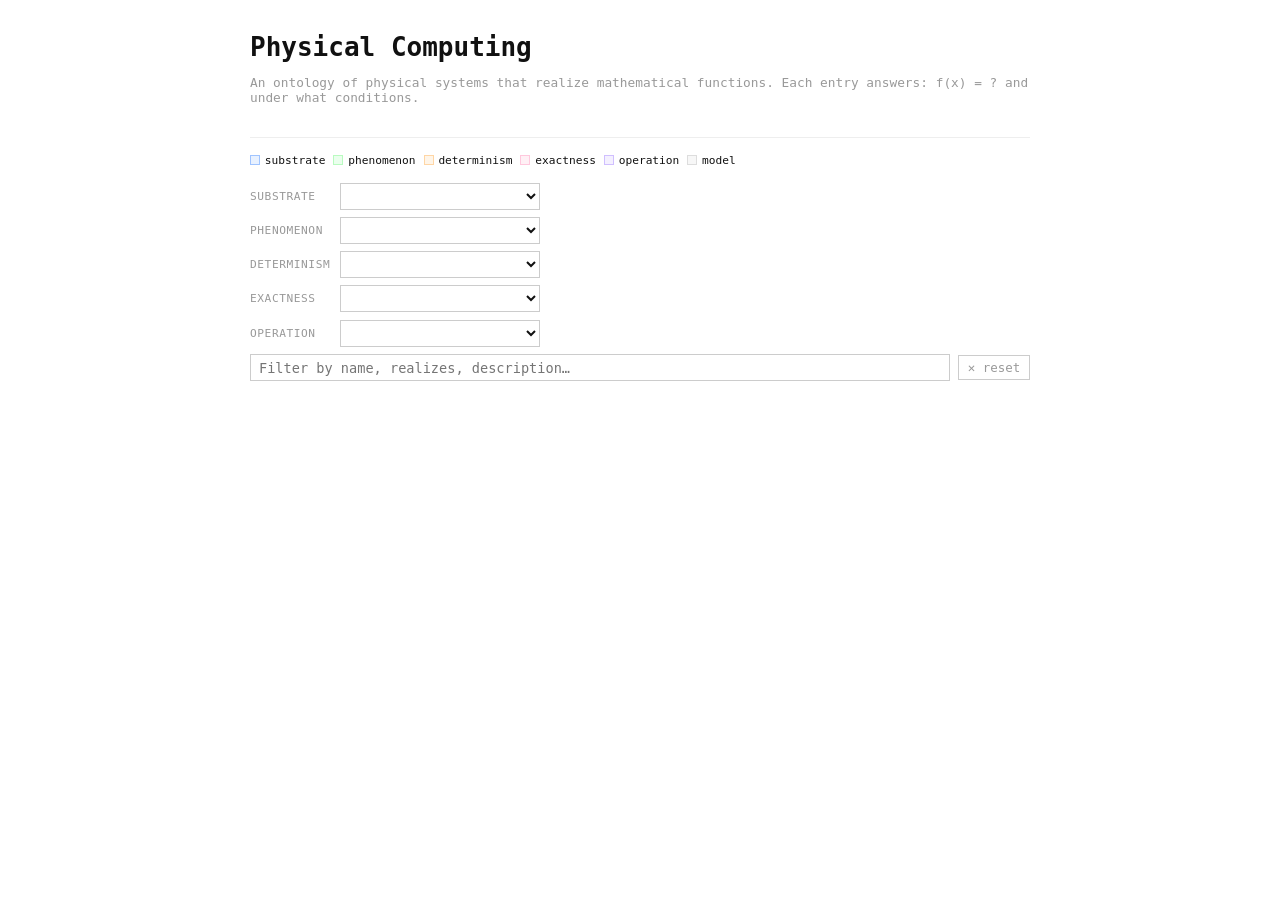
==== index.html @ b48bf593 "Initial stuff" ====
<!DOCTYPE html>
<html lang="en">

<head>
    <meta charset="UTF-8">
    <meta name="viewport" content="width=device-width, initial-scale=1">
    <title>Physical Computing Ontology</title>
    <style>
        body {
            font-family: monospace;
            max-width: 780px;
            margin: 2rem auto;
            padding: 0 1rem;
            background: #fff;
            color: #111;
        }

        h1 {
            margin-bottom: .25rem;
        }

        .subtitle {
            font-size: .8rem;
            color: #999;
            margin-bottom: 2rem;
        }

        /* filter rows */
        .filter-row {
            display: flex;
            align-items: center;
            gap: .5rem;
            margin-bottom: .45rem;
            flex-wrap: wrap;
        }

        .dim-label {
            font-size: .7rem;
            color: #999;
            text-transform: uppercase;
            letter-spacing: .05em;
            min-width: 82px;
            flex-shrink: 0;
        }

        select {
            font-family: monospace;
            font-size: .78rem;
            border: 1px solid #ccc;
            background: #fff;
            color: #111;
            padding: .25rem .4rem;
            cursor: pointer;
            min-width: 200px;
        }

        select.active {
            border-color: #000;
            background: #000;
            color: #fff;
        }

        input {
            font-family: monospace;
            border: 1px solid #ccc;
            padding: .3rem .5rem;
            font-size: .85rem;
            flex: 1;
            min-width: 160px;
        }

        button {
            font-family: monospace;
            font-size: .78rem;
            border: 1px solid #ccc;
            background: #fff;
            padding: .25rem .55rem;
            cursor: pointer;
            white-space: nowrap;
        }

        button:hover {
            border-color: #999;
        }

        button.reset {
            color: #999;
        }

        .count {
            font-size: .75rem;
            color: #999;
            margin: .75rem 0 .5rem;
        }

        .divider {
            border: none;
            border-top: 1px solid #eee;
            margin: 1.5rem 0 1rem;
        }

        /* list items */
        .item {
            border-top: 1px solid #eee;
            padding: .85rem 0;
            cursor: pointer;
        }

        .item:hover .item-name {
            text-decoration: underline;
        }

        .item-header {
            display: flex;
            justify-content: space-between;
            align-items: baseline;
            gap: 1rem;
            margin-bottom: .3rem;
        }

        .item-name {
            font-size: .95rem;
            font-weight: bold;
        }

        .item-realizes {
            font-size: .8rem;
            color: #555;
            font-style: italic;
            white-space: nowrap;
        }

        .item-desc {
            font-size: .8rem;
            color: #666;
            margin-bottom: .45rem;
            line-height: 1.5;
            display: -webkit-box;
            -webkit-line-clamp: 2;
            line-clamp: 2;
            -webkit-box-orient: vertical;
            overflow: hidden;
        }

        /* tags */
        .tags {
            display: flex;
            flex-wrap: wrap;
            gap: .3rem;
        }

        .tag {
            font-size: .68rem;
            padding: .15rem .4rem;
            border: 1px solid #ddd;
        }

        .tag.substrate {
            border-color: #a0c4ff;
            color: #004494;
        }

        .tag.phenomenon {
            border-color: #b9fbc0;
            color: #1a6b2a;
        }

        .tag.determinism {
            border-color: #ffd6a5;
            color: #7a4200;
        }

        .tag.exactness {
            border-color: #ffc8dd;
            color: #7a0030;
        }

        .tag.operation {
            border-color: #d0bfff;
            color: #3a006f;
        }

        .tag.model {
            border-color: #ddd;
            color: #555;
        }

        /* legend */
        .legend {
            display: flex;
            flex-wrap: wrap;
            gap: .5rem;
            margin-bottom: 1rem;
            font-size: .7rem;
        }

        .legend-item {
            display: flex;
            align-items: center;
            gap: .3rem;
        }

        .legend-dot {
            width: 8px;
            height: 8px;
            border: 1px solid;
            display: inline-block;
        }

        .legend-dot.substrate {
            border-color: #a0c4ff;
            background: #e8f1ff;
        }

        .legend-dot.phenomenon {
            border-color: #b9fbc0;
            background: #eaffed;
        }

        .legend-dot.determinism {
            border-color: #ffd6a5;
            background: #fff5e8;
        }

        .legend-dot.exactness {
            border-color: #ffc8dd;
            background: #fff0f5;
        }

        .legend-dot.operation {
            border-color: #d0bfff;
            background: #f4f0ff;
        }

        .legend-dot.model {
            border-color: #ddd;
            background: #f7f7f7;
        }

        /* detail page */
        #detail-page {
            display: none;
        }

        .back-btn {
            font-family: monospace;
            font-size: .8rem;
            border: none;
            background: none;
            padding: 0;
            cursor: pointer;
            color: #999;
            margin-bottom: 1.5rem;
            display: block;
        }

        .back-btn:hover {
            color: #000;
        }

        .detail-name {
            font-size: 1.4rem;
            font-weight: bold;
            margin-bottom: .2rem;
        }

        .detail-realizes {
            font-size: .9rem;
            color: #555;
            font-style: italic;
            margin-bottom: 1rem;
        }

        .detail-desc {
            font-size: .85rem;
            color: #444;
            line-height: 1.65;
            margin-bottom: 1.25rem;
        }

        .detail-tags {
            display: flex;
            flex-wrap: wrap;
            gap: .35rem;
            margin-bottom: 1.25rem;
        }

        .detail-section {
            margin-bottom: 1.25rem;
        }

        .detail-section h3 {
            font-size: .7rem;
            text-transform: uppercase;
            letter-spacing: .06em;
            color: #999;
            margin: 0 0 .5rem;
            border-bottom: 1px solid #eee;
            padding-bottom: .3rem;
        }

        .detail-section ul {
            margin: 0;
            padding-left: 1.2rem;
            font-size: .82rem;
            color: #444;
            line-height: 1.7;
        }

        .detail-section p {
            font-size: .82rem;
            color: #444;
            margin: 0;
            line-height: 1.6;
            font-style: italic;
        }

        .link-list {
            list-style: none;
            padding: 0;
            margin: 0;
        }

        .link-list li {
            margin-bottom: .6rem;
            display: flex;
            align-items: center;
            gap: .6rem;
        }

        .link-list li img {
            width: 80px;
            height: 45px;
            object-fit: cover;
            border: 1px solid #eee;
            flex-shrink: 0;
        }

        .link-list a {
            font-size: .82rem;
            color: #004494;
            text-decoration: none;
            border-bottom: 1px solid #a0c4ff;
        }

        .link-list a:hover {
            border-color: #004494;
        }

        /* toast */
        .toast {
            position: fixed;
            top: 20px;
            right: 20px;
            background: #333;
            color: white;
            padding: 10px 18px;
            font-family: monospace;
            font-size: .85rem;
            z-index: 1000;
            opacity: 0;
            transform: translateX(100%);
            transition: all .25s ease;
        }

        .toast.show {
            opacity: 1;
            transform: translateX(0);
        }

        .toast.success {
            background: #2d6a2d;
        }

        .toast.error {
            background: #8b0000;
        }
    </style>
</head>

<body>

    <!-- LIST PAGE -->
    <div id="list-page">
        <h1>Physical Computing</h1>
        <p class="subtitle">An ontology of physical systems that realize mathematical functions. Each entry answers:
            f(x) = ? and under what conditions.</p>

        <hr class="divider">

        <div class="legend">
            <span class="legend-item"><span class="legend-dot substrate"></span>substrate</span>
            <span class="legend-item"><span class="legend-dot phenomenon"></span>phenomenon</span>
            <span class="legend-item"><span class="legend-dot determinism"></span>determinism</span>
            <span class="legend-item"><span class="legend-dot exactness"></span>exactness</span>
            <span class="legend-item"><span class="legend-dot operation"></span>operation</span>
            <span class="legend-item"><span class="legend-dot model"></span>model</span>
        </div>

        <div class="filter-row"><span class="dim-label">substrate</span><select id="sel-substrate"></select></div>
        <div class="filter-row"><span class="dim-label">phenomenon</span><select id="sel-phenomenon"></select></div>
        <div class="filter-row"><span class="dim-label">determinism</span><select id="sel-determinism"></select></div>
        <div class="filter-row"><span class="dim-label">exactness</span><select id="sel-exactness"></select></div>
        <div class="filter-row"><span class="dim-label">operation</span><select id="sel-operation"></select></div>
        <div class="filter-row">
            <input id="filter-text" placeholder="Filter by name, realizes, description…">
            <button class="reset" id="reset-all">✕ reset</button>
        </div>

        <div class="count" id="count"></div>
        <div id="list"></div>
    </div>

    <!-- DETAIL PAGE -->
    <div id="detail-page">
        <button class="back-btn" id="back-btn">← back to list</button>
        <div id="detail-content"></div>
    </div>

    <script>
        function ytId(url) {
            const m = url.match(/(?:v=|youtu\.be\/)([A-Za-z0-9_-]{11})/);
            return m ? m[1] : null;
        }
        function ytThumb(url) {
            const id = ytId(url);
            return id ? `https://img.youtube.com/vi/${id}/mqdefault.jpg` : null;
        }

        let data = [];

        // Load data from external JSON file
        async function loadData() {
            try {
                const response = await fetch('https://tugdual.fr/ComputingOntology/data.json');
                if (!response.ok) throw new Error(`Failed to load data.json: ${response.status}`);
                data = await response.json();
                buildFilters();
                render();
                showToast('Data loaded successfully', 'success');
                return Promise.resolve();
            } catch (error) {
                showToast('Error loading data.json: ' + error.message, 'error');
                console.error('Failed to load data:', error);
                return Promise.reject(error);
            }
        }
        let fileHandle = null;

        const activeFilters = { substrate: '', phenomenon: '', determinism: '', exactness: '', operation: '' };
        let textQuery = '';

        function vocab(dim) {
            const vals = new Set();
            data.forEach(d => {
                const v = d[dim === 'operation' ? 'operations' : dim];
                if (Array.isArray(v)) v.forEach(x => vals.add(x));
                else if (v) vals.add(v);
            });
            return [...vals].sort();
        }

        function buildFilters() {
            ['substrate', 'phenomenon', 'determinism', 'exactness', 'operation'].forEach(dim => {
                const sel = document.getElementById(`sel-${dim}`);
                const cur = activeFilters[dim];
                sel.innerHTML = '<option value="">— all —</option>';
                vocab(dim).forEach(v => {
                    const o = document.createElement('option');
                    o.value = v; o.textContent = v;
                    if (v === cur) o.selected = true;
                    sel.appendChild(o);
                });
                sel.classList.toggle('active', !!cur);
                sel.onchange = () => {
                    activeFilters[dim] = sel.value;
                    sel.classList.toggle('active', !!sel.value);
                    render();
                };
            });
        }

        function render() {
            const visible = data.filter(d => {
                if (activeFilters.substrate && !(d.substrate || []).includes(activeFilters.substrate)) return false;
                if (activeFilters.phenomenon && !(d.phenomenon || []).includes(activeFilters.phenomenon)) return false;
                if (activeFilters.determinism && d.determinism !== activeFilters.determinism) return false;
                if (activeFilters.exactness && d.exactness !== activeFilters.exactness) return false;
                if (activeFilters.operation && !(d.operations || []).includes(activeFilters.operation)) return false;
                if (textQuery) {
                    const hay = [d.name, d.realizes, d.description].join(' ').toLowerCase();
                    if (!hay.includes(textQuery.toLowerCase())) return false;
                }
                return true;
            });
            document.getElementById('count').textContent = `${visible.length} / ${data.length} systems`;
            document.getElementById('list').innerHTML = visible.map(d => `
    <div class="item" onclick="showDetail('${d.id}')">
      <div class="item-header">
        <span class="item-name">${d.name}</span>
        <span class="item-realizes">f(x) = ${d.realizes}</span>
      </div>
      <div class="item-desc">${d.description}</div>
      <div class="tags">
        ${(d.substrate || []).map(v => `<span class="tag substrate">${v}</span>`).join('')}
        ${(d.phenomenon || []).map(v => `<span class="tag phenomenon">${v}</span>`).join('')}
        ${d.determinism ? `<span class="tag determinism">${d.determinism}</span>` : ''}
        ${d.exactness ? `<span class="tag exactness">${d.exactness}</span>` : ''}
        ${(d.operations || []).map(v => `<span class="tag operation">${v}</span>`).join('')}
        ${(d.computation_model || []).map(v => `<span class="tag model">${v}</span>`).join('')}
      </div>
    </div>`).join('');
        }

        function showDetail(id) {
            const d = data.find(x => x.id === id);
            if (!d) return;

            // Update URL without triggering page reload
            window.history.pushState({ id }, d.name, `#${id}`);

            const exHtml = (d.examples || []).length ? `
    <div class="detail-section">
      <h3>Examples</h3>
      <ul class="link-list">
        ${d.examples.map(e => {
                const thumb = ytThumb(e.url);
                return `<li>${thumb ? `<img src="${thumb}" alt="">` : ''}<a href="${e.url}" target="_blank" rel="noopener">${e.label}</a></li>`;
            }).join('')}
      </ul>
    </div>` : '';

            const diyHtml = (d.diy || []).length ? `
    <div class="detail-section">
      <h3>Build your own</h3>
      <ul class="link-list">
        ${d.diy.map(e => `<li><a href="${e.url}" target="_blank" rel="noopener">${e.label}</a></li>`).join('')}
      </ul>
    </div>` : '';

            document.getElementById('detail-content').innerHTML = `
    <div class="detail-name">${d.name}</div>
    <div class="detail-realizes">f(x) = ${d.realizes}</div>
    <div class="detail-tags">
      ${(d.substrate || []).map(v => `<span class="tag substrate">${v}</span>`).join('')}
      ${(d.phenomenon || []).map(v => `<span class="tag phenomenon">${v}</span>`).join('')}
      ${d.determinism ? `<span class="tag determinism">${d.determinism}</span>` : ''}
      ${d.exactness ? `<span class="tag exactness">${d.exactness}</span>` : ''}
      ${(d.operations || []).map(v => `<span class="tag operation">${v}</span>`).join('')}
      ${(d.computation_model || []).map(v => `<span class="tag model">${v}</span>`).join('')}
    </div>
    <div class="detail-desc">${d.description}</div>
    ${d.conditions_of_correctness ? `<div class="detail-section"><h3>Correct when</h3><ul>${d.conditions_of_correctness.map(c => `<li>${c}</li>`).join('')}</ul></div>` : ''}
    ${d.breaks_when ? `<div class="detail-section"><h3>Breaks when</h3><p>${d.breaks_when}</p></div>` : ''}
    ${exHtml}
    ${diyHtml}
  `;

            document.getElementById('list-page').style.display = 'none';
            document.getElementById('detail-page').style.display = 'block';
            window.scrollTo(0, 0);
        }

        function showList() {
            window.history.pushState({}, 'Physical Computing', window.location.pathname);
            document.getElementById('detail-page').style.display = 'none';
            document.getElementById('list-page').style.display = 'block';
        }

        document.getElementById('back-btn').onclick = showList;

        function showToast(msg, type = '') {
            const t = document.createElement('div');
            t.className = `toast ${type}`; t.textContent = msg;
            document.body.appendChild(t);
            setTimeout(() => t.classList.add('show'), 50);
            setTimeout(() => { t.classList.remove('show'); setTimeout(() => t.remove(), 300); }, 2800);
        }

        document.getElementById('load-file').onclick = async () => {
            try {
                const [h] = await window.showOpenFilePicker({ types: [{ accept: { 'application/json': ['.json'] } }] });
                fileHandle = h;
                data = JSON.parse(await (await h.getFile()).text());
                buildFilters(); render(); showToast('📁 Loaded', 'success');
            } catch (e) { if (e.name !== 'AbortError') showToast('Error: ' + e.message, 'error'); }
        };

        document.getElementById('create-new').onclick = async () => {
            try {
                const h = await window.showSaveFilePicker({ suggestedName: 'physcomp.json', types: [{ accept: { 'application/json': ['.json'] } }] });
                fileHandle = h;
                const w = await h.createWritable();
                await w.write(JSON.stringify(data, null, 2)); await w.close();
                buildFilters(); render(); showToast('📝 Created', 'success');
            } catch (e) { if (e.name !== 'AbortError') showToast('Error: ' + e.message, 'error'); }
        };

        document.getElementById('load-url').onclick = async () => {
            const url = document.getElementById('url-input').value.trim();
            if (!url) return;
            try {
                showToast('⏳ Loading…');
                const r = await fetch(url);
                if (!r.ok) throw new Error(`HTTP ${r.status}`);
                data = await r.json();
                fileHandle = null; buildFilters(); render(); showToast('🌐 Loaded (read-only)', 'success');
            } catch (e) { showToast('Error: ' + e.message, 'error'); }
        };

        document.getElementById('reset-all').onclick = () => {
            Object.keys(activeFilters).forEach(k => activeFilters[k] = '');
            document.getElementById('filter-text').value = '';
            textQuery = '';
            buildFilters(); render();
        };

        document.getElementById('filter-text').oninput = e => { textQuery = e.target.value; render(); };

        function handleRoute() {
            const hash = window.location.hash.slice(1);
            if (hash && data.length > 0) {
                const entry = data.find(d => d.id === hash);
                if (entry) {
                    showDetail(hash);
                    return;
                }
            }
            showList();
        }

        // Handle browser back/forward buttons
        window.addEventListener('popstate', handleRoute);

        // Initialize the application
        loadData().then(() => {
            handleRoute();
        });
    </script>
</body>

</html>
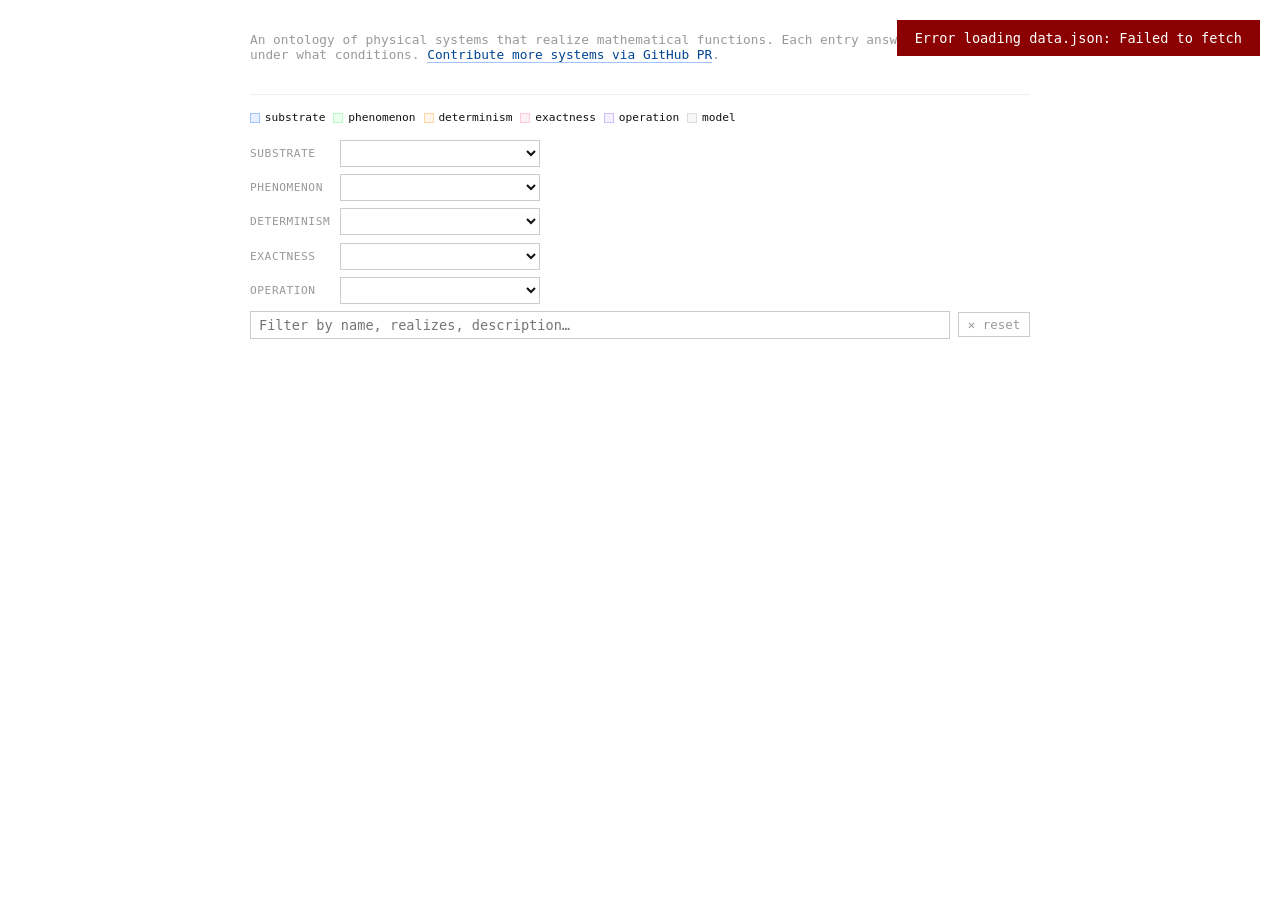
==== commit 02a3fc02: "Removed file loading capabilities" ====
--- a/index.html
+++ b/index.html
@@ -250,12 +250,30 @@
             padding: 0;
             cursor: pointer;
             color: #999;
-            margin-bottom: 1.5rem;
+            margin-bottom: 0;
             display: block;
         }
 
         .back-btn:hover {
             color: #000;
+        }
+
+        .add-system-btn {
+            font-family: monospace;
+            font-size: .8rem;
+            border: 1px solid #a0c4ff;
+            background: #e8f1ff;
+            color: #004494;
+            padding: .4rem .8rem;
+            cursor: pointer;
+            text-decoration: none;
+            display: inline-block;
+            margin-left: 1rem;
+        }
+
+        .add-system-btn:hover {
+            border-color: #004494;
+            background: #d0e6ff;
         }
 
         .detail-name {
@@ -382,9 +400,11 @@
 
     <!-- LIST PAGE -->
     <div id="list-page">
-        <h1>Physical Computing</h1>
         <p class="subtitle">An ontology of physical systems that realize mathematical functions. Each entry answers:
-            f(x) = ? and under what conditions.</p>
+            f(x) = ? and under what conditions. <a href="https://github.com/TugdualKerjan/ComputingOntology"
+                target="_blank" rel="noopener"
+                style="color: #004494; text-decoration: none; border-bottom: 1px solid #a0c4ff;">Contribute more systems
+                via GitHub PR</a>.</p>
 
         <hr class="divider">
 
@@ -413,7 +433,11 @@
 
     <!-- DETAIL PAGE -->
     <div id="detail-page">
-        <button class="back-btn" id="back-btn">← back to list</button>
+        <div style="display: flex; align-items: center; justify-content: space-between; margin-bottom: 1.5rem;">
+            <button class="back-btn" id="back-btn">← back to list</button>
+            <a href="https://github.com/TugdualKerjan/ComputingOntology/compare" target="_blank" rel="noopener"
+                class="add-system-btn">+ Add system</a>
+        </div>
         <div id="detail-content"></div>
     </div>
 
@@ -445,7 +469,6 @@
                 return Promise.reject(error);
             }
         }
-        let fileHandle = null;
 
         const activeFilters = { substrate: '', phenomenon: '', determinism: '', exactness: '', operation: '' };
         let textQuery = '';
@@ -550,8 +573,6 @@
       ${(d.computation_model || []).map(v => `<span class="tag model">${v}</span>`).join('')}
     </div>
     <div class="detail-desc">${d.description}</div>
-    ${d.conditions_of_correctness ? `<div class="detail-section"><h3>Correct when</h3><ul>${d.conditions_of_correctness.map(c => `<li>${c}</li>`).join('')}</ul></div>` : ''}
-    ${d.breaks_when ? `<div class="detail-section"><h3>Breaks when</h3><p>${d.breaks_when}</p></div>` : ''}
     ${exHtml}
     ${diyHtml}
   `;
@@ -577,36 +598,6 @@
             setTimeout(() => { t.classList.remove('show'); setTimeout(() => t.remove(), 300); }, 2800);
         }
 
-        document.getElementById('load-file').onclick = async () => {
-            try {
-                const [h] = await window.showOpenFilePicker({ types: [{ accept: { 'application/json': ['.json'] } }] });
-                fileHandle = h;
-                data = JSON.parse(await (await h.getFile()).text());
-                buildFilters(); render(); showToast('📁 Loaded', 'success');
-            } catch (e) { if (e.name !== 'AbortError') showToast('Error: ' + e.message, 'error'); }
-        };
-
-        document.getElementById('create-new').onclick = async () => {
-            try {
-                const h = await window.showSaveFilePicker({ suggestedName: 'physcomp.json', types: [{ accept: { 'application/json': ['.json'] } }] });
-                fileHandle = h;
-                const w = await h.createWritable();
-                await w.write(JSON.stringify(data, null, 2)); await w.close();
-                buildFilters(); render(); showToast('📝 Created', 'success');
-            } catch (e) { if (e.name !== 'AbortError') showToast('Error: ' + e.message, 'error'); }
-        };
-
-        document.getElementById('load-url').onclick = async () => {
-            const url = document.getElementById('url-input').value.trim();
-            if (!url) return;
-            try {
-                showToast('⏳ Loading…');
-                const r = await fetch(url);
-                if (!r.ok) throw new Error(`HTTP ${r.status}`);
-                data = await r.json();
-                fileHandle = null; buildFilters(); render(); showToast('🌐 Loaded (read-only)', 'success');
-            } catch (e) { showToast('Error: ' + e.message, 'error'); }
-        };
 
         document.getElementById('reset-all').onclick = () => {
             Object.keys(activeFilters).forEach(k => activeFilters[k] = '');
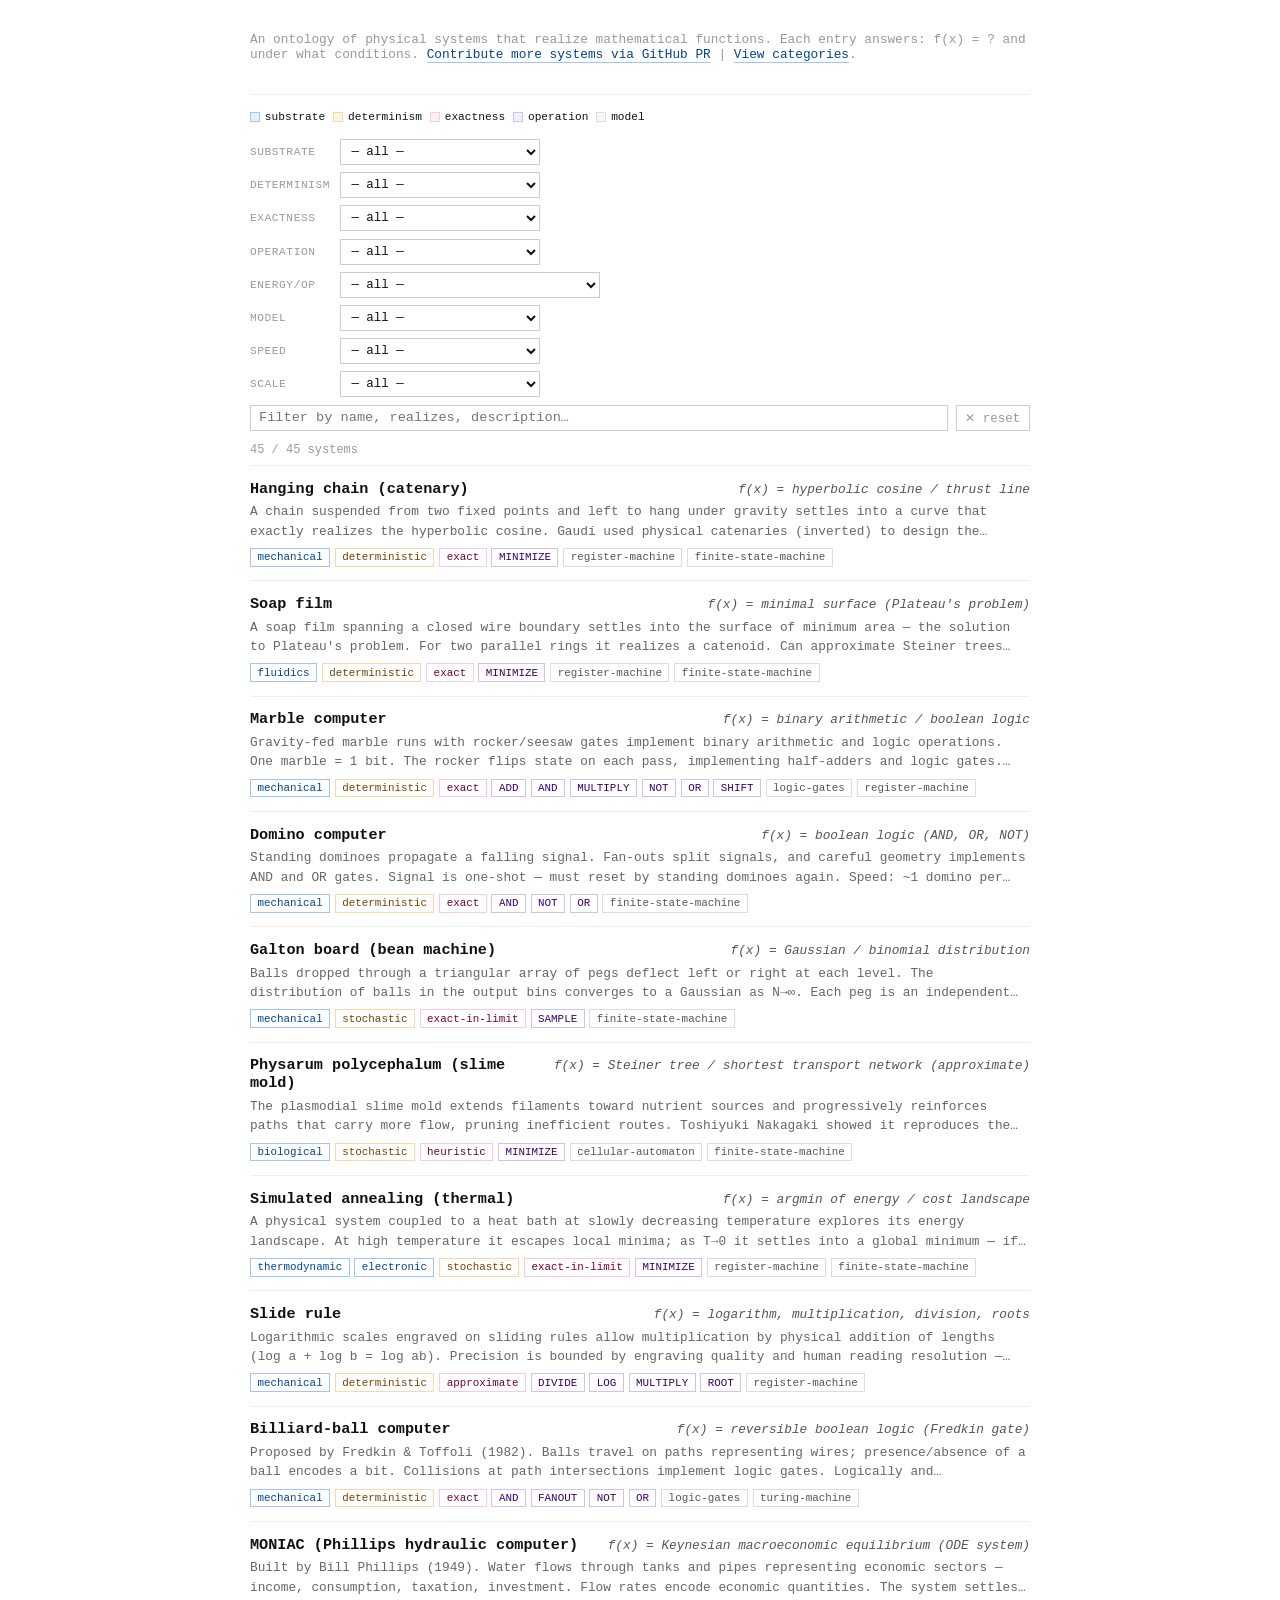
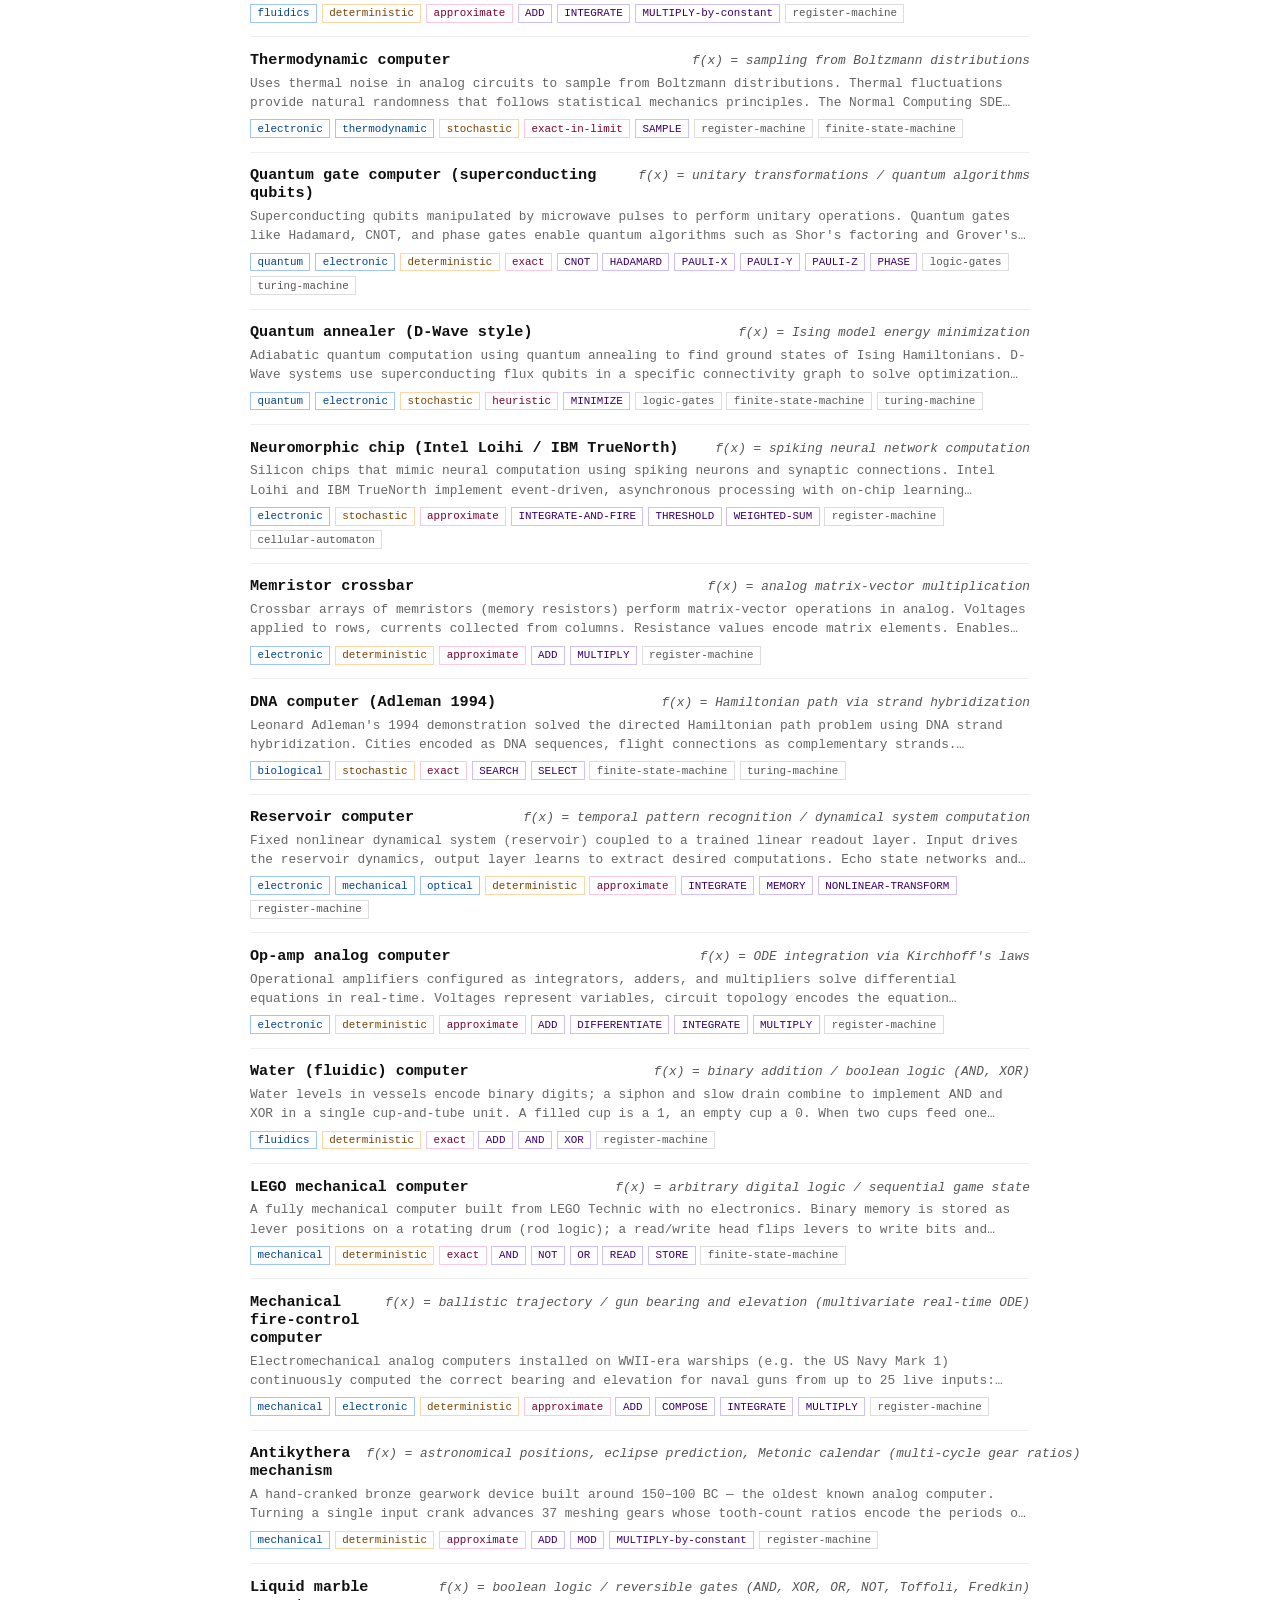
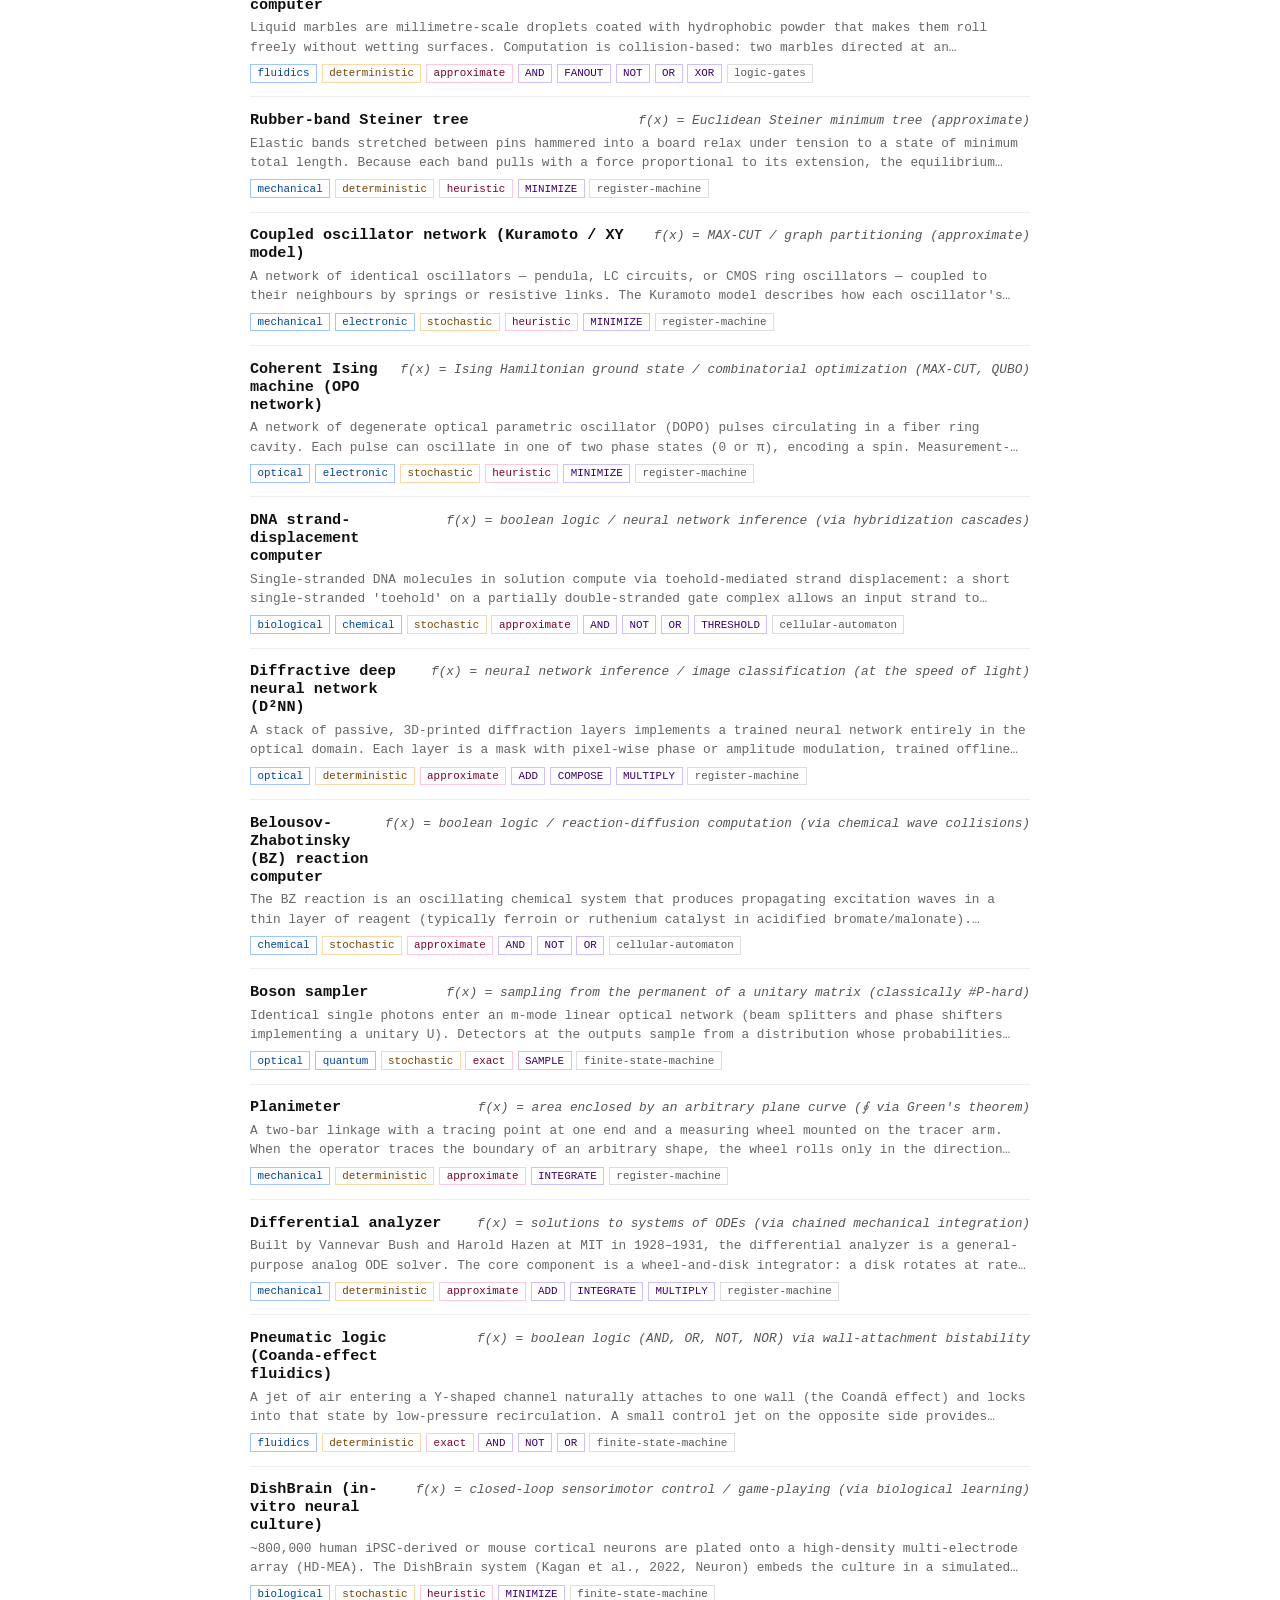
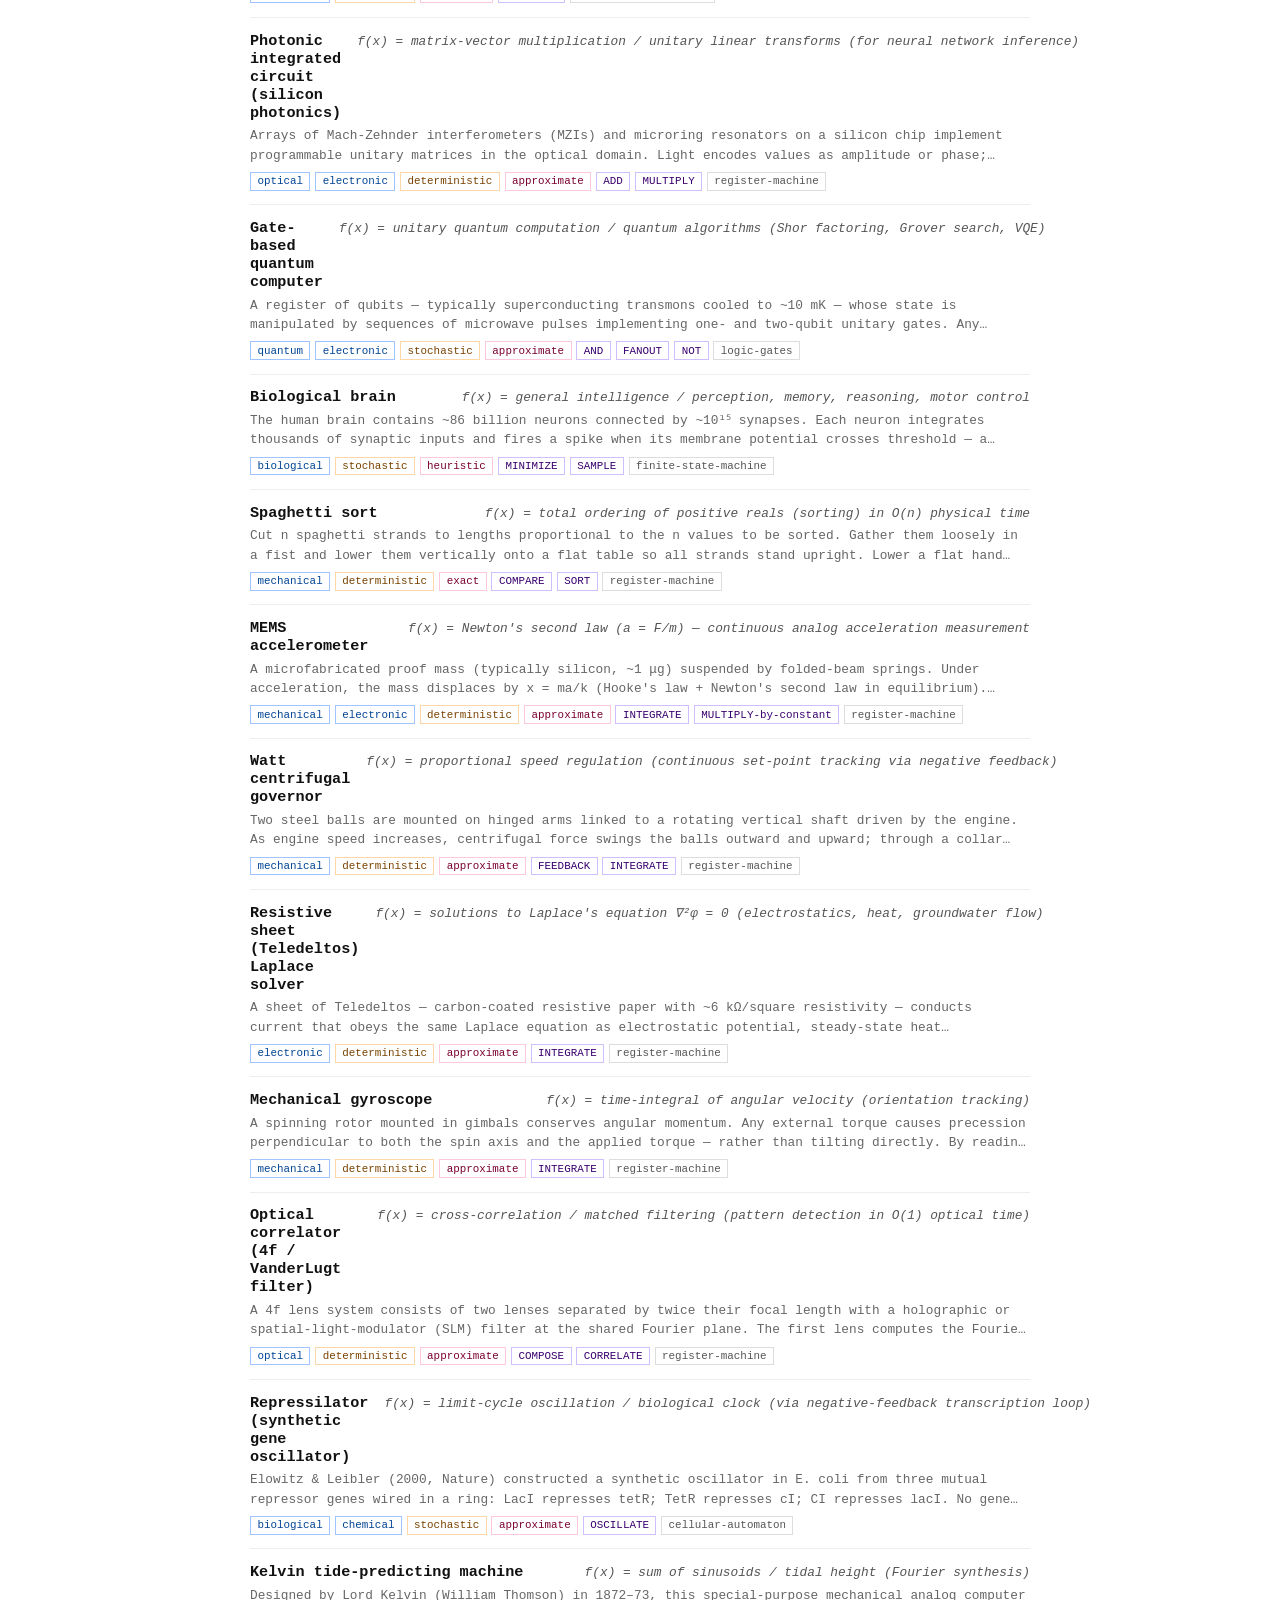
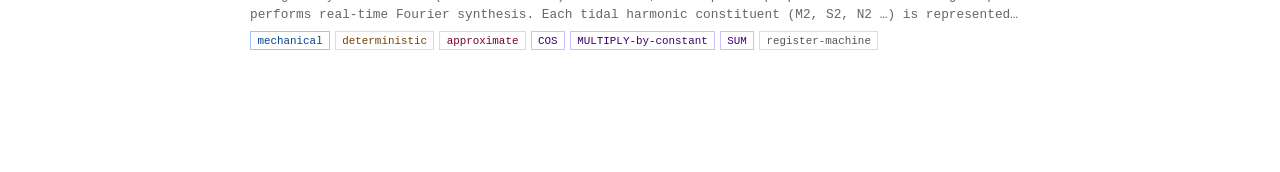
==== commit fbb6c918: "Examples now have categories attached to them." ====
--- a/index.html
+++ b/index.html
@@ -160,10 +160,6 @@
             color: #004494;
         }
 
-        .tag.phenomenon {
-            border-color: #b9fbc0;
-            color: #1a6b2a;
-        }
 
         .tag.determinism {
             border-color: #ffd6a5;
@@ -212,10 +208,6 @@
             background: #e8f1ff;
         }
 
-        .legend-dot.phenomenon {
-            border-color: #b9fbc0;
-            background: #eaffed;
-        }
 
         .legend-dot.determinism {
             border-color: #ffd6a5;
@@ -393,6 +385,56 @@
         .toast.error {
             background: #8b0000;
         }
+
+        /* sidebar */
+        .page-with-sidebar {
+            display: flex;
+            gap: 2rem;
+            align-items: flex-start;
+        }
+
+        .main-content {
+            flex: 1;
+            min-width: 0;
+        }
+
+        .category-sidebar {
+            width: 200px;
+            flex-shrink: 0;
+            padding: 1rem;
+            background: #f9f9f9;
+            border: 1px solid #eee;
+            font-size: .75rem;
+        }
+
+        .category-sidebar h4 {
+            margin: 0 0 .5rem 0;
+            font-size: .7rem;
+            text-transform: uppercase;
+            letter-spacing: .05em;
+            color: #999;
+        }
+
+        .sidebar-tags {
+            display: flex;
+            flex-direction: column;
+            gap: .3rem;
+            margin-bottom: 1rem;
+        }
+
+        .sidebar-tags:last-child {
+            margin-bottom: 0;
+        }
+
+        @media (max-width: 768px) {
+            .page-with-sidebar {
+                flex-direction: column;
+            }
+            .category-sidebar {
+                width: 100%;
+                order: -1;
+            }
+        }
     </style>
 </head>
 
@@ -404,13 +446,13 @@
             f(x) = ? and under what conditions. <a href="https://github.com/TugdualKerjan/ComputingOntology"
                 target="_blank" rel="noopener"
                 style="color: #004494; text-decoration: none; border-bottom: 1px solid #a0c4ff;">Contribute more systems
-                via GitHub PR</a>.</p>
+                via GitHub PR</a> | <a href="#categories" onclick="showCategories()"
+                style="color: #004494; text-decoration: none; border-bottom: 1px solid #a0c4ff; cursor: pointer;">View categories</a>.</p>
 
         <hr class="divider">
 
         <div class="legend">
             <span class="legend-item"><span class="legend-dot substrate"></span>substrate</span>
-            <span class="legend-item"><span class="legend-dot phenomenon"></span>phenomenon</span>
             <span class="legend-item"><span class="legend-dot determinism"></span>determinism</span>
             <span class="legend-item"><span class="legend-dot exactness"></span>exactness</span>
             <span class="legend-item"><span class="legend-dot operation"></span>operation</span>
@@ -418,10 +460,13 @@
         </div>
 
         <div class="filter-row"><span class="dim-label">substrate</span><select id="sel-substrate"></select></div>
-        <div class="filter-row"><span class="dim-label">phenomenon</span><select id="sel-phenomenon"></select></div>
         <div class="filter-row"><span class="dim-label">determinism</span><select id="sel-determinism"></select></div>
         <div class="filter-row"><span class="dim-label">exactness</span><select id="sel-exactness"></select></div>
         <div class="filter-row"><span class="dim-label">operation</span><select id="sel-operation"></select></div>
+        <div class="filter-row"><span class="dim-label">energy/op</span><select id="sel-energy_per_operation"></select></div>
+        <div class="filter-row"><span class="dim-label">model</span><select id="sel-computation_model"></select></div>
+        <div class="filter-row"><span class="dim-label">speed</span><select id="sel-speed_category"></select></div>
+        <div class="filter-row"><span class="dim-label">scale</span><select id="sel-scale_category"></select></div>
         <div class="filter-row">
             <input id="filter-text" placeholder="Filter by name, realizes, description…">
             <button class="reset" id="reset-all">✕ reset</button>
@@ -435,12 +480,32 @@
     <div id="detail-page">
         <div style="display: flex; align-items: center; justify-content: space-between; margin-bottom: 1.5rem;">
             <button class="back-btn" id="back-btn">← back to list</button>
-            <a href="https://github.com/TugdualKerjan/ComputingOntology/compare" target="_blank" rel="noopener"
+            <a href="https://github.com/TugdualKerjan/ComputingOntology/issues/new?template=new_system.md" target="_blank" rel="noopener"
                 class="add-system-btn">+ Add system</a>
         </div>
         <div id="detail-content"></div>
     </div>
 
+    <!-- CATEGORIES PAGE -->
+    <div id="categories-page" style="display: none;">
+        <div style="display: flex; align-items: center; justify-content: space-between; margin-bottom: 1.5rem;">
+            <button class="back-btn" id="categories-back-btn">← back to list</button>
+        </div>
+        <h1>Categories</h1>
+        <p class="subtitle">All possible values for each categorical field in the ontology.</p>
+        <div id="categories-content"></div>
+    </div>
+
+    <!-- EXAMPLE PAGE -->
+    <div id="example-page" style="display: none;">
+        <div style="display: flex; align-items: center; justify-content: space-between; margin-bottom: 1.5rem;">
+            <button class="back-btn" id="example-back-btn">← back to system</button>
+            <a href="https://github.com/TugdualKerjan/ComputingOntology/issues/new?template=new_system.md" target="_blank" rel="noopener"
+                class="add-system-btn">+ Add system</a>
+        </div>
+        <div id="example-content"></div>
+    </div>
+
     <script>
         function ytId(url) {
             const m = url.match(/(?:v=|youtu\.be\/)([A-Za-z0-9_-]{11})/);
@@ -452,39 +517,159 @@
         }
 
         let data = [];
-
-        // Load data from external JSON file
-        async function loadData() {
+        let categories = {};
+        let schema = {};
+
+        // Load all JSON files
+        async function loadAllData() {
             try {
-                const response = await fetch('https://tugdual.fr/ComputingOntology/data.json');
-                if (!response.ok) throw new Error(`Failed to load data.json: ${response.status}`);
-                data = await response.json();
+                const [dataRes, categoriesRes, schemaRes] = await Promise.all([
+                    fetch('./data.json'),
+                    fetch('./categories.json'),
+                    fetch('./schema.json')
+                ]);
+
+                if (!dataRes.ok) throw new Error(`Failed to load data.json: ${dataRes.status}`);
+                if (!categoriesRes.ok) throw new Error(`Failed to load categories.json: ${categoriesRes.status}`);
+                if (!schemaRes.ok) throw new Error(`Failed to load schema.json: ${schemaRes.status}`);
+
+                const [jsonData, categoriesData, schemaData] = await Promise.all([
+                    dataRes.json(),
+                    categoriesRes.json(),
+                    schemaRes.json()
+                ]);
+
+                data = jsonData.data;
+                categories = categoriesData;
+                schema = schemaData;
+
+                validateCategories();
                 buildFilters();
                 render();
-                showToast('Data loaded successfully', 'success');
+                showToast('All data loaded successfully', 'success');
                 return Promise.resolve();
             } catch (error) {
-                showToast('Error loading data.json: ' + error.message, 'error');
+                if (error.message.includes('NetworkError') || error.message.includes('fetch')) {
+                    showToast('For local viewing, serve via: python -m http.server 8000', 'error');
+                } else {
+                    showToast('Error loading files: ' + error.message, 'error');
+                }
                 console.error('Failed to load data:', error);
+                console.log('To view locally, run: python -m http.server 8000');
                 return Promise.reject(error);
             }
         }
 
-        const activeFilters = { substrate: '', phenomenon: '', determinism: '', exactness: '', operation: '' };
+        // Validate that categories.json matches schema.json enums
+        function validateCategories() {
+            const errors = [];
+
+            // Extract enum values from schema
+            const schemaEnums = {};
+            const dataItems = schema.properties?.data?.items;
+            if (dataItems?.properties) {
+                Object.entries(dataItems.properties).forEach(([key, prop]) => {
+                    if (prop.items?.enum) {
+                        schemaEnums[key] = new Set(prop.items.enum);
+                    } else if (prop.enum) {
+                        schemaEnums[key] = new Set(prop.enum);
+                    }
+                });
+            }
+
+            // Check categories against schema enums
+            Object.entries(categories).forEach(([field, values]) => {
+                if (schemaEnums[field]) {
+                    const schemaSet = schemaEnums[field];
+                    const categorySet = new Set(values);
+
+                    // Check for missing values in categories.json
+                    schemaSet.forEach(val => {
+                        if (!categorySet.has(val)) {
+                            errors.push(`Missing in categories.json[${field}]: ${val}`);
+                        }
+                    });
+
+                    // Check for extra values in categories.json
+                    categorySet.forEach(val => {
+                        if (!schemaSet.has(val)) {
+                            errors.push(`Extra in categories.json[${field}]: ${val}`);
+                        }
+                    });
+                } else if (Object.keys(schemaEnums).length > 0) {
+                    errors.push(`Field ${field} in categories.json but not in schema`);
+                }
+            });
+
+            if (errors.length > 0) {
+                console.warn('Category validation errors:', errors);
+                showToast(`${errors.length} category validation errors (see console)`, 'error');
+            } else {
+                console.log('✓ Categories validation passed');
+            }
+        }
+
+        const activeFilters = { substrate: '', determinism: '', exactness: '', operation: '', energy_per_operation: '', computation_model: '', speed_category: '', scale_category: '' };
         let textQuery = '';
+
+        // Helper functions to aggregate example-level data
+        function getSystemOperations(system) {
+            const operations = new Set();
+            (system.examples || []).forEach(ex => {
+                (ex.operations || []).forEach(op => operations.add(op));
+            });
+            return [...operations].sort();
+        }
+
+        function getSystemSpeeds(system) {
+            const speeds = new Set();
+            (system.examples || []).forEach(ex => {
+                if (ex.speed_category) speeds.add(ex.speed_category);
+            });
+            return [...speeds].sort();
+        }
+
+        function getSystemScales(system) {
+            const scales = new Set();
+            (system.examples || []).forEach(ex => {
+                if (ex.scale_category) scales.add(ex.scale_category);
+            });
+            return [...scales].sort();
+        }
+
+        function getSystemEnergies(system) {
+            const energies = new Set();
+            (system.examples || []).forEach(ex => {
+                if (ex.energy_per_operation) energies.add(ex.energy_per_operation);
+            });
+            return [...energies].sort();
+        }
 
         function vocab(dim) {
             const vals = new Set();
             data.forEach(d => {
-                const v = d[dim === 'operation' ? 'operations' : dim];
-                if (Array.isArray(v)) v.forEach(x => vals.add(x));
-                else if (v) vals.add(v);
+                let v;
+                // Performance fields are now at example level
+                if (['operation', 'speed_category', 'scale_category', 'energy_per_operation'].includes(dim)) {
+                    (d.examples || []).forEach(ex => {
+                        if (dim === 'operation') v = ex.operations;
+                        else v = ex[dim];
+                        if (Array.isArray(v)) v.forEach(x => vals.add(x));
+                        else if (v) vals.add(v);
+                    });
+                } else {
+                    // System-level fields
+                    if (dim === 'computation_model') v = d.computation_model;
+                    else v = d[dim];
+                    if (Array.isArray(v)) v.forEach(x => vals.add(x));
+                    else if (v) vals.add(v);
+                }
             });
             return [...vals].sort();
         }
 
         function buildFilters() {
-            ['substrate', 'phenomenon', 'determinism', 'exactness', 'operation'].forEach(dim => {
+            ['substrate', 'determinism', 'exactness', 'operation', 'energy_per_operation', 'computation_model', 'speed_category', 'scale_category'].forEach(dim => {
                 const sel = document.getElementById(`sel-${dim}`);
                 const cur = activeFilters[dim];
                 sel.innerHTML = '<option value="">— all —</option>';
@@ -506,10 +691,27 @@
         function render() {
             const visible = data.filter(d => {
                 if (activeFilters.substrate && !(d.substrate || []).includes(activeFilters.substrate)) return false;
-                if (activeFilters.phenomenon && !(d.phenomenon || []).includes(activeFilters.phenomenon)) return false;
                 if (activeFilters.determinism && d.determinism !== activeFilters.determinism) return false;
                 if (activeFilters.exactness && d.exactness !== activeFilters.exactness) return false;
-                if (activeFilters.operation && !(d.operations || []).includes(activeFilters.operation)) return false;
+                if (activeFilters.computation_model && !(d.computation_model || []).includes(activeFilters.computation_model)) return false;
+
+                // Performance filters now check examples
+                if (activeFilters.operation) {
+                    const hasOperation = (d.examples || []).some(ex => (ex.operations || []).includes(activeFilters.operation));
+                    if (!hasOperation) return false;
+                }
+                if (activeFilters.energy_per_operation) {
+                    const hasEnergy = (d.examples || []).some(ex => ex.energy_per_operation === activeFilters.energy_per_operation);
+                    if (!hasEnergy) return false;
+                }
+                if (activeFilters.speed_category) {
+                    const hasSpeed = (d.examples || []).some(ex => ex.speed_category === activeFilters.speed_category);
+                    if (!hasSpeed) return false;
+                }
+                if (activeFilters.scale_category) {
+                    const hasScale = (d.examples || []).some(ex => ex.scale_category === activeFilters.scale_category);
+                    if (!hasScale) return false;
+                }
                 if (textQuery) {
                     const hay = [d.name, d.realizes, d.description].join(' ').toLowerCase();
                     if (!hay.includes(textQuery.toLowerCase())) return false;
@@ -526,10 +728,9 @@
       <div class="item-desc">${d.description}</div>
       <div class="tags">
         ${(d.substrate || []).map(v => `<span class="tag substrate">${v}</span>`).join('')}
-        ${(d.phenomenon || []).map(v => `<span class="tag phenomenon">${v}</span>`).join('')}
         ${d.determinism ? `<span class="tag determinism">${d.determinism}</span>` : ''}
         ${d.exactness ? `<span class="tag exactness">${d.exactness}</span>` : ''}
-        ${(d.operations || []).map(v => `<span class="tag operation">${v}</span>`).join('')}
+        ${getSystemOperations(d).map(v => `<span class="tag operation">${v}</span>`).join('')}
         ${(d.computation_model || []).map(v => `<span class="tag model">${v}</span>`).join('')}
       </div>
     </div>`).join('');
@@ -548,7 +749,8 @@
       <ul class="link-list">
         ${d.examples.map(e => {
                 const thumb = ytThumb(e.url);
-                return `<li>${thumb ? `<img src="${thumb}" alt="">` : ''}<a href="${e.url}" target="_blank" rel="noopener">${e.label}</a></li>`;
+                const desc = e.description ? `<div style="font-size: .75rem; color: #666; margin-top: .2rem; line-height: 1.4;">${e.description}</div>` : '';
+                return `<li>${thumb ? `<img src="${thumb}" alt="">` : ''}<div><a href="#example/${e.id}" onclick="showExample('${e.id}'); return false;" style="color: #004494; text-decoration: none; border-bottom: 1px solid #a0c4ff;">${e.label}</a> <a href="${e.url}" target="_blank" rel="noopener" style="font-size: .7rem; color: #999; margin-left: .5rem;">↗</a>${desc}</div></li>`;
             }).join('')}
       </ul>
     </div>` : '';
@@ -557,38 +759,181 @@
     <div class="detail-section">
       <h3>Build your own</h3>
       <ul class="link-list">
-        ${d.diy.map(e => `<li><a href="${e.url}" target="_blank" rel="noopener">${e.label}</a></li>`).join('')}
+        ${d.diy.map(e => {
+                const desc = e.description ? `<div style="font-size: .75rem; color: #666; margin-top: .2rem; line-height: 1.4;">${e.description}</div>` : '';
+                return `<li><div><a href="${e.url}" target="_blank" rel="noopener">${e.label}</a>${desc}</div></li>`;
+            }).join('')}
       </ul>
     </div>` : '';
 
             document.getElementById('detail-content').innerHTML = `
-    <div class="detail-name">${d.name}</div>
-    <div class="detail-realizes">f(x) = ${d.realizes}</div>
-    <div class="detail-tags">
-      ${(d.substrate || []).map(v => `<span class="tag substrate">${v}</span>`).join('')}
-      ${(d.phenomenon || []).map(v => `<span class="tag phenomenon">${v}</span>`).join('')}
-      ${d.determinism ? `<span class="tag determinism">${d.determinism}</span>` : ''}
-      ${d.exactness ? `<span class="tag exactness">${d.exactness}</span>` : ''}
-      ${(d.operations || []).map(v => `<span class="tag operation">${v}</span>`).join('')}
-      ${(d.computation_model || []).map(v => `<span class="tag model">${v}</span>`).join('')}
+    <div class="page-with-sidebar">
+      <div class="main-content">
+        <div class="detail-name">${d.name}</div>
+        <div class="detail-realizes">f(x) = ${d.realizes}</div>
+        <div class="detail-desc">${d.description}</div>
+        ${exHtml}
+        ${diyHtml}
+      </div>
+      ${renderCategorySidebar(d)}
     </div>
-    <div class="detail-desc">${d.description}</div>
-    ${exHtml}
-    ${diyHtml}
   `;
 
             document.getElementById('list-page').style.display = 'none';
+            document.getElementById('categories-page').style.display = 'none';
+            document.getElementById('example-page').style.display = 'none';
             document.getElementById('detail-page').style.display = 'block';
+            window.scrollTo(0, 0);
+        }
+
+        function showCategories() {
+            window.history.pushState({ page: 'categories' }, 'Categories', '#categories');
+            document.getElementById('list-page').style.display = 'none';
+            document.getElementById('detail-page').style.display = 'none';
+            document.getElementById('categories-page').style.display = 'block';
+            renderCategories();
+            window.scrollTo(0, 0);
+        }
+
+        function renderCategories() {
+            const content = Object.entries(categories).map(([field, values]) => `
+                <div class="detail-section">
+                    <h3>${field.replace(/_/g, ' ')}</h3>
+                    <div style="display: flex; flex-wrap: wrap; gap: .3rem;">
+                        ${values.map(val => `<span class="tag ${getTagClass(field)}">${val}</span>`).join('')}
+                    </div>
+                </div>
+            `).join('');
+            document.getElementById('categories-content').innerHTML = content;
+        }
+
+        function getTagClass(field) {
+            if (field === 'substrate') return 'substrate';
+            if (field === 'determinism' || field === 'reversibility') return 'determinism';
+            if (field === 'exactness') return 'exactness';
+            if (field === 'operations') return 'operation';
+            return 'model';
+        }
+
+        function renderCategorySidebar(system) {
+            const categoryData = [
+                { label: 'Substrate', field: 'substrate', values: system.substrate },
+                { label: 'Model', field: 'computation_model', values: system.computation_model },
+                { label: 'Determinism', field: 'determinism', values: [system.determinism] },
+                { label: 'Reversibility', field: 'reversibility', values: [system.reversibility] },
+                { label: 'Exactness', field: 'exactness', values: [system.exactness] },
+                { label: 'Operations', field: 'operations', values: getSystemOperations(system) },
+                { label: 'Speed', field: 'speed_category', values: getSystemSpeeds(system) },
+                { label: 'Scale', field: 'scale_category', values: getSystemScales(system) }
+            ].filter(cat => cat.values && cat.values.length > 0);
+
+            return `
+                <div class="category-sidebar">
+                    <h4>Categories</h4>
+                    ${categoryData.map(cat => `
+                        <div class="sidebar-tags">
+                            <strong style="font-size: .65rem; color: #666; margin-bottom: .2rem; display: block;">${cat.label}</strong>
+                            ${cat.values.map(val => `<span class="tag ${getTagClass(cat.field)}">${val}</span>`).join('')}
+                        </div>
+                    `).join('')}
+                </div>
+            `;
+        }
+
+        function showExample(exampleId) {
+            // Find the example across all systems
+            let foundExample = null;
+            let parentSystem = null;
+
+            for (const system of data) {
+                if (system.examples) {
+                    const example = system.examples.find(ex => ex.id === exampleId);
+                    if (example) {
+                        foundExample = example;
+                        parentSystem = system;
+                        break;
+                    }
+                }
+            }
+
+            if (!foundExample || !parentSystem) {
+                showToast('Example not found', 'error');
+                return;
+            }
+
+            window.history.pushState({ exampleId }, foundExample.label, `#example/${exampleId}`);
+
+            const thumb = ytThumb(foundExample.url);
+            const embedId = ytId(foundExample.url);
+            const embedHtml = embedId ? `
+                <div style="margin: 1rem 0;">
+                    <iframe width="560" height="315" src="https://www.youtube.com/embed/${embedId}"
+                            frameborder="0" allow="accelerometer; autoplay; clipboard-write; encrypted-media; gyroscope; picture-in-picture"
+                            allowfullscreen style="max-width: 100%; height: auto;"></iframe>
+                </div>
+            ` : '';
+
+            document.getElementById('example-content').innerHTML = `
+                <div class="page-with-sidebar">
+                    <div class="main-content">
+                        <div style="margin-bottom: 1rem;">
+                            <span style="font-size: .8rem; color: #666;">Example from: </span>
+                            <a href="#${parentSystem.id}" onclick="showDetail('${parentSystem.id}'); return false;"
+                               style="color: #004494; text-decoration: none; border-bottom: 1px solid #a0c4ff;">${parentSystem.name}</a>
+                        </div>
+                        <div class="detail-name">${foundExample.label}</div>
+                        ${foundExample.description ? `<div class="detail-desc">${foundExample.description}</div>` : ''}
+                        ${embedHtml}
+                        <div class="detail-section">
+                            <h3>External Link</h3>
+                            <p><a href="${foundExample.url}" target="_blank" rel="noopener">${foundExample.url}</a></p>
+                        </div>
+                    </div>
+                    ${renderCategorySidebar(parentSystem)}
+                </div>
+            `;
+
+            document.getElementById('list-page').style.display = 'none';
+            document.getElementById('detail-page').style.display = 'none';
+            document.getElementById('categories-page').style.display = 'none';
+            document.getElementById('example-page').style.display = 'block';
             window.scrollTo(0, 0);
         }
 
         function showList() {
             window.history.pushState({}, 'Physical Computing', window.location.pathname);
             document.getElementById('detail-page').style.display = 'none';
+            document.getElementById('categories-page').style.display = 'none';
+            document.getElementById('example-page').style.display = 'none';
             document.getElementById('list-page').style.display = 'block';
         }
 
+        function showDetailFromExample(systemId) {
+            showDetail(systemId);
+        }
+
         document.getElementById('back-btn').onclick = showList;
+        document.getElementById('categories-back-btn').onclick = showList;
+        document.getElementById('example-back-btn').onclick = () => {
+            // Find the parent system and navigate to it
+            const hash = window.location.hash.slice(1);
+            if (hash.startsWith('example/')) {
+                const exampleId = hash.substring(8); // Remove 'example/'
+
+                // Find which system this example belongs to
+                for (const system of data) {
+                    if (system.examples) {
+                        const example = system.examples.find(ex => ex.id === exampleId);
+                        if (example) {
+                            showDetail(system.id);
+                            return;
+                        }
+                    }
+                }
+            }
+            // Fallback to list if we can't find the parent system
+            showList();
+        };
 
         function showToast(msg, type = '') {
             const t = document.createElement('div');
@@ -610,6 +955,17 @@
 
         function handleRoute() {
             const hash = window.location.hash.slice(1);
+            if (hash === 'categories') {
+                showCategories();
+                return;
+            }
+            if (hash.startsWith('example/')) {
+                const exampleId = hash.substring(8); // Remove 'example/'
+                if (exampleId && data.length > 0) {
+                    showExample(exampleId);
+                    return;
+                }
+            }
             if (hash && data.length > 0) {
                 const entry = data.find(d => d.id === hash);
                 if (entry) {
@@ -624,7 +980,7 @@
         window.addEventListener('popstate', handleRoute);
 
         // Initialize the application
-        loadData().then(() => {
+        loadAllData().then(() => {
             handleRoute();
         });
     </script>
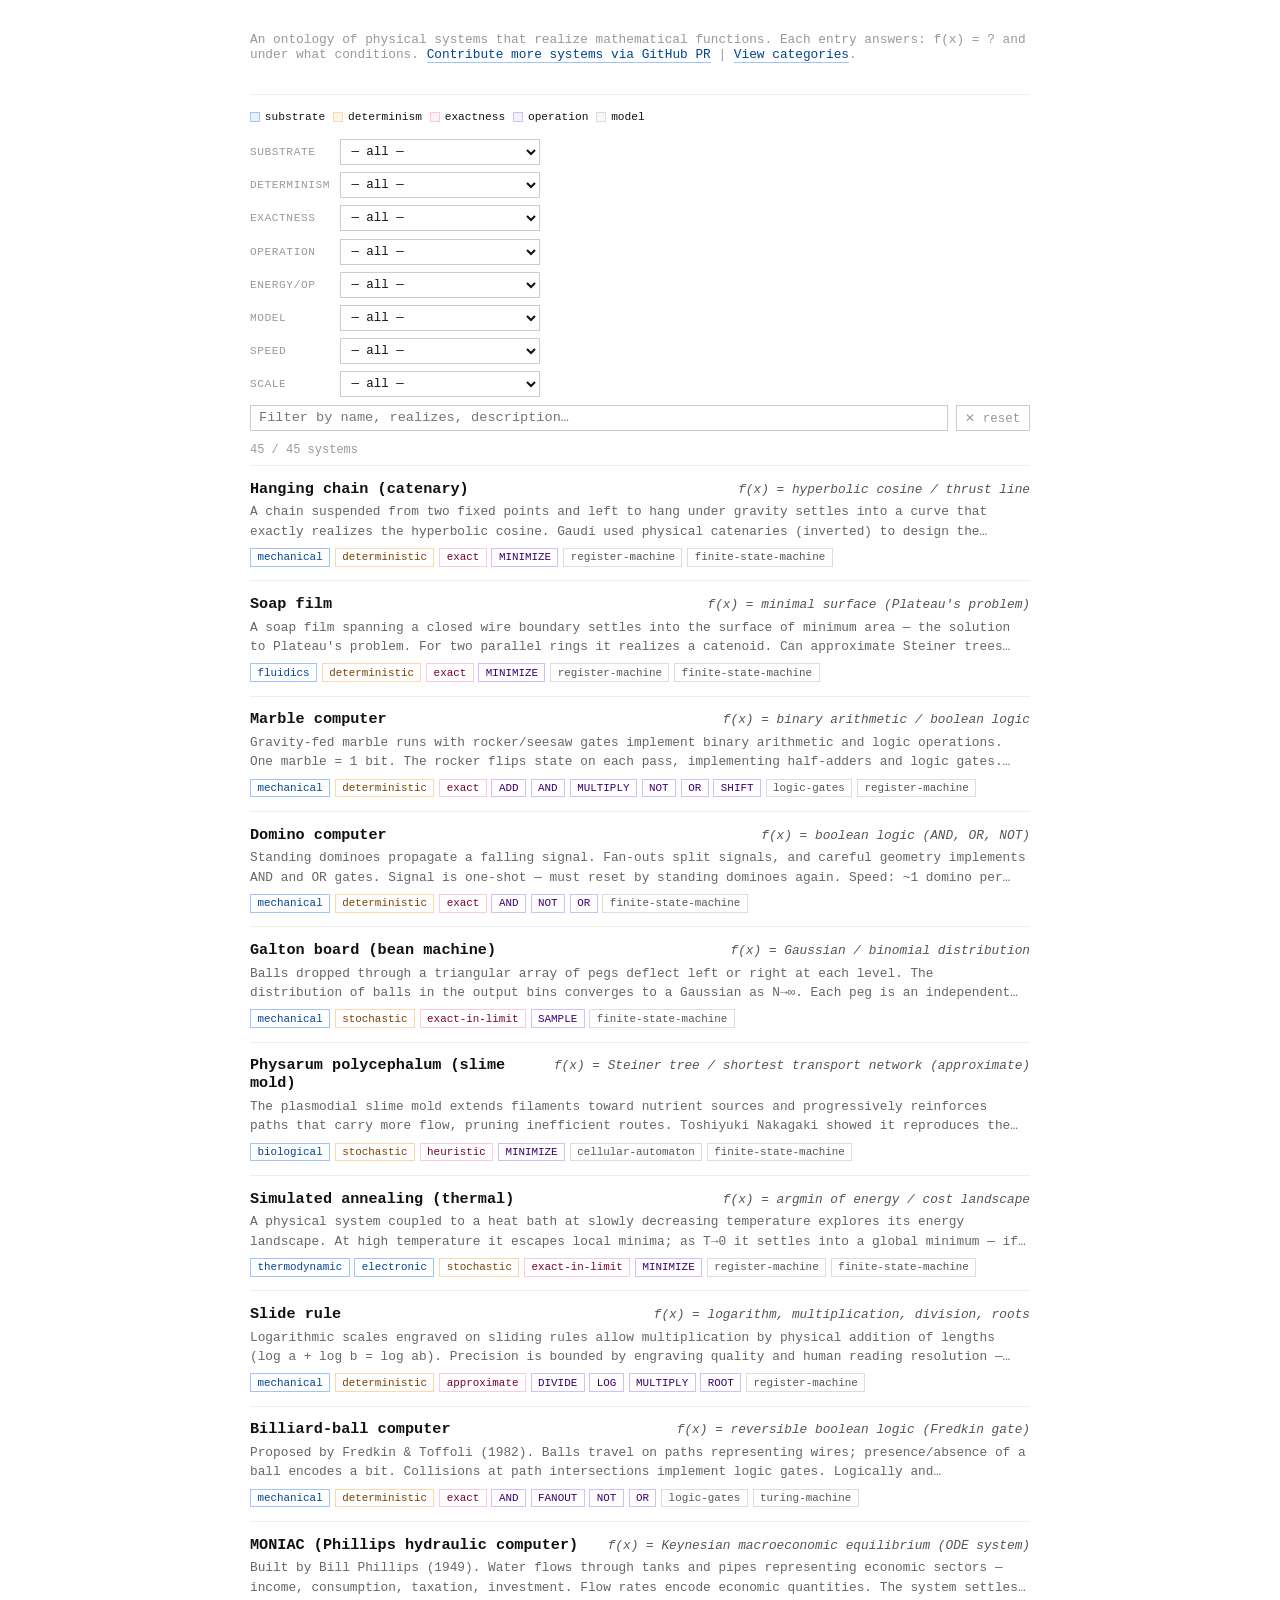
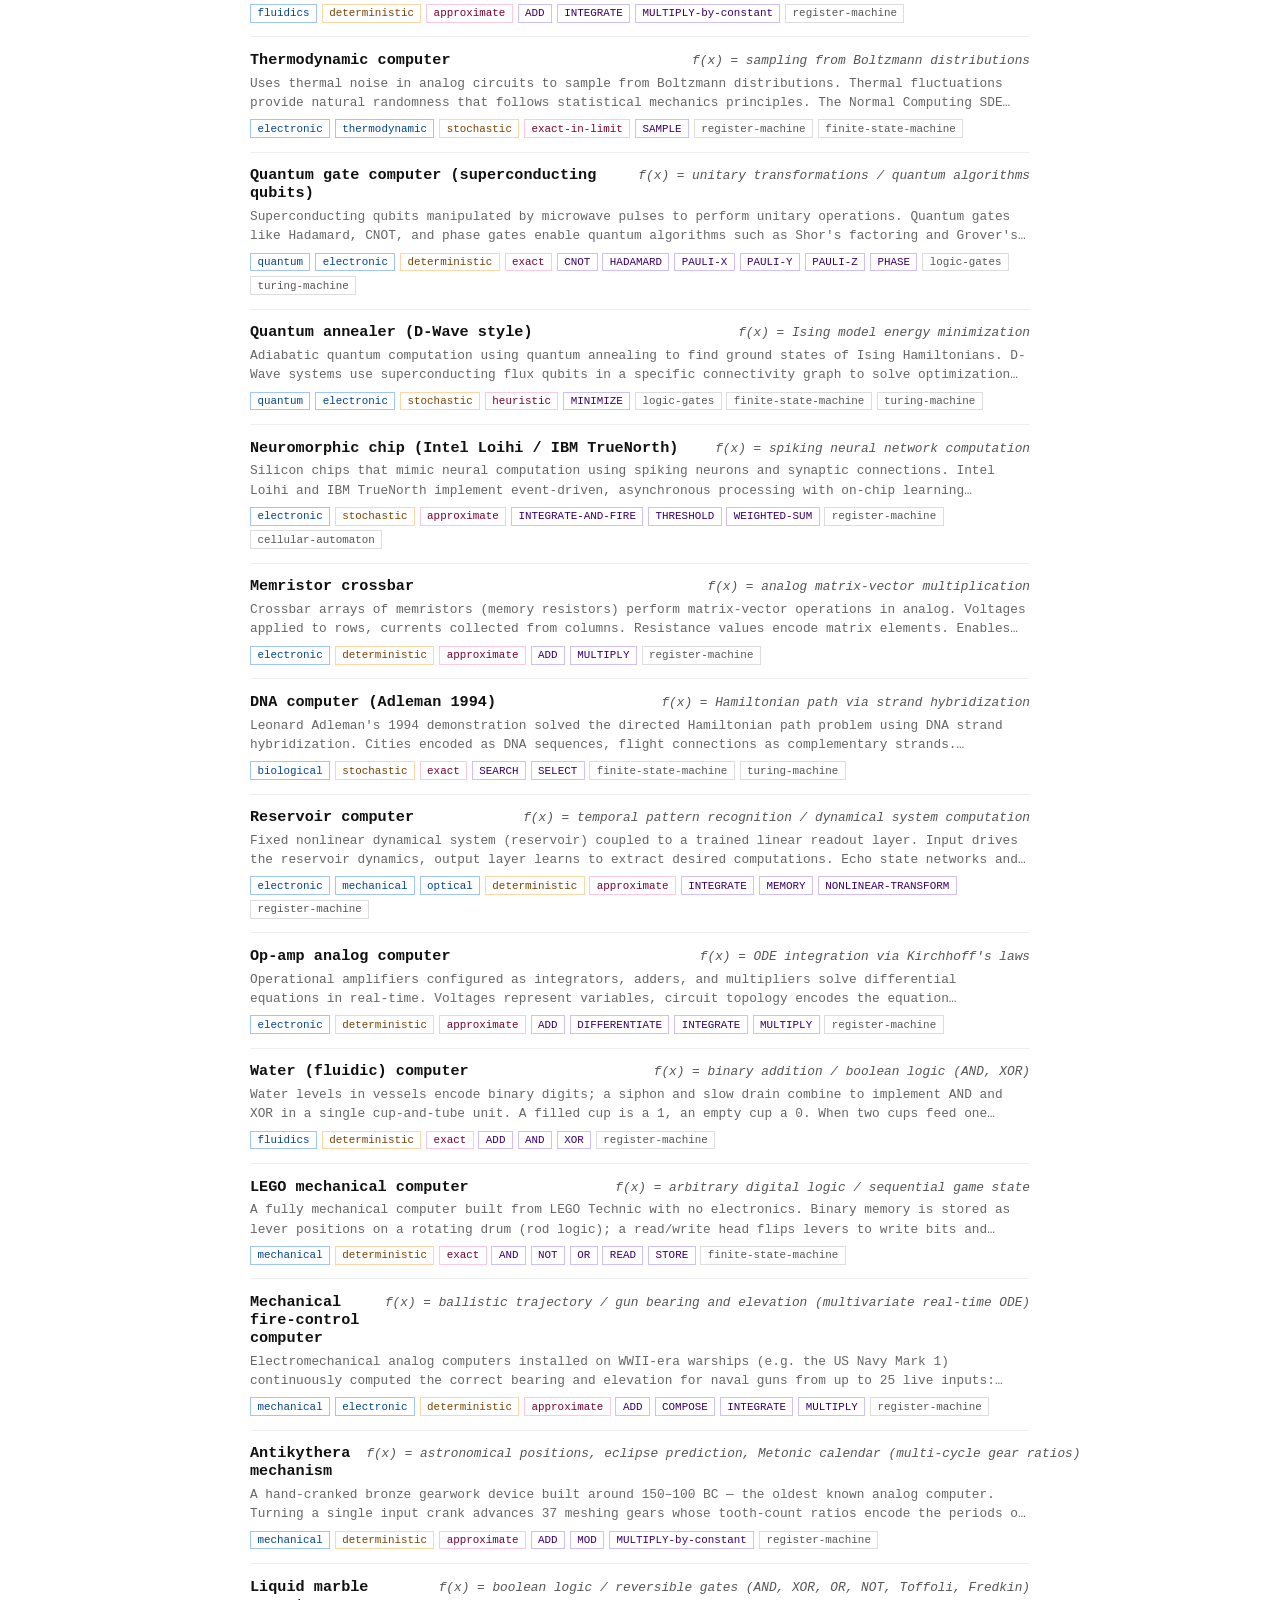
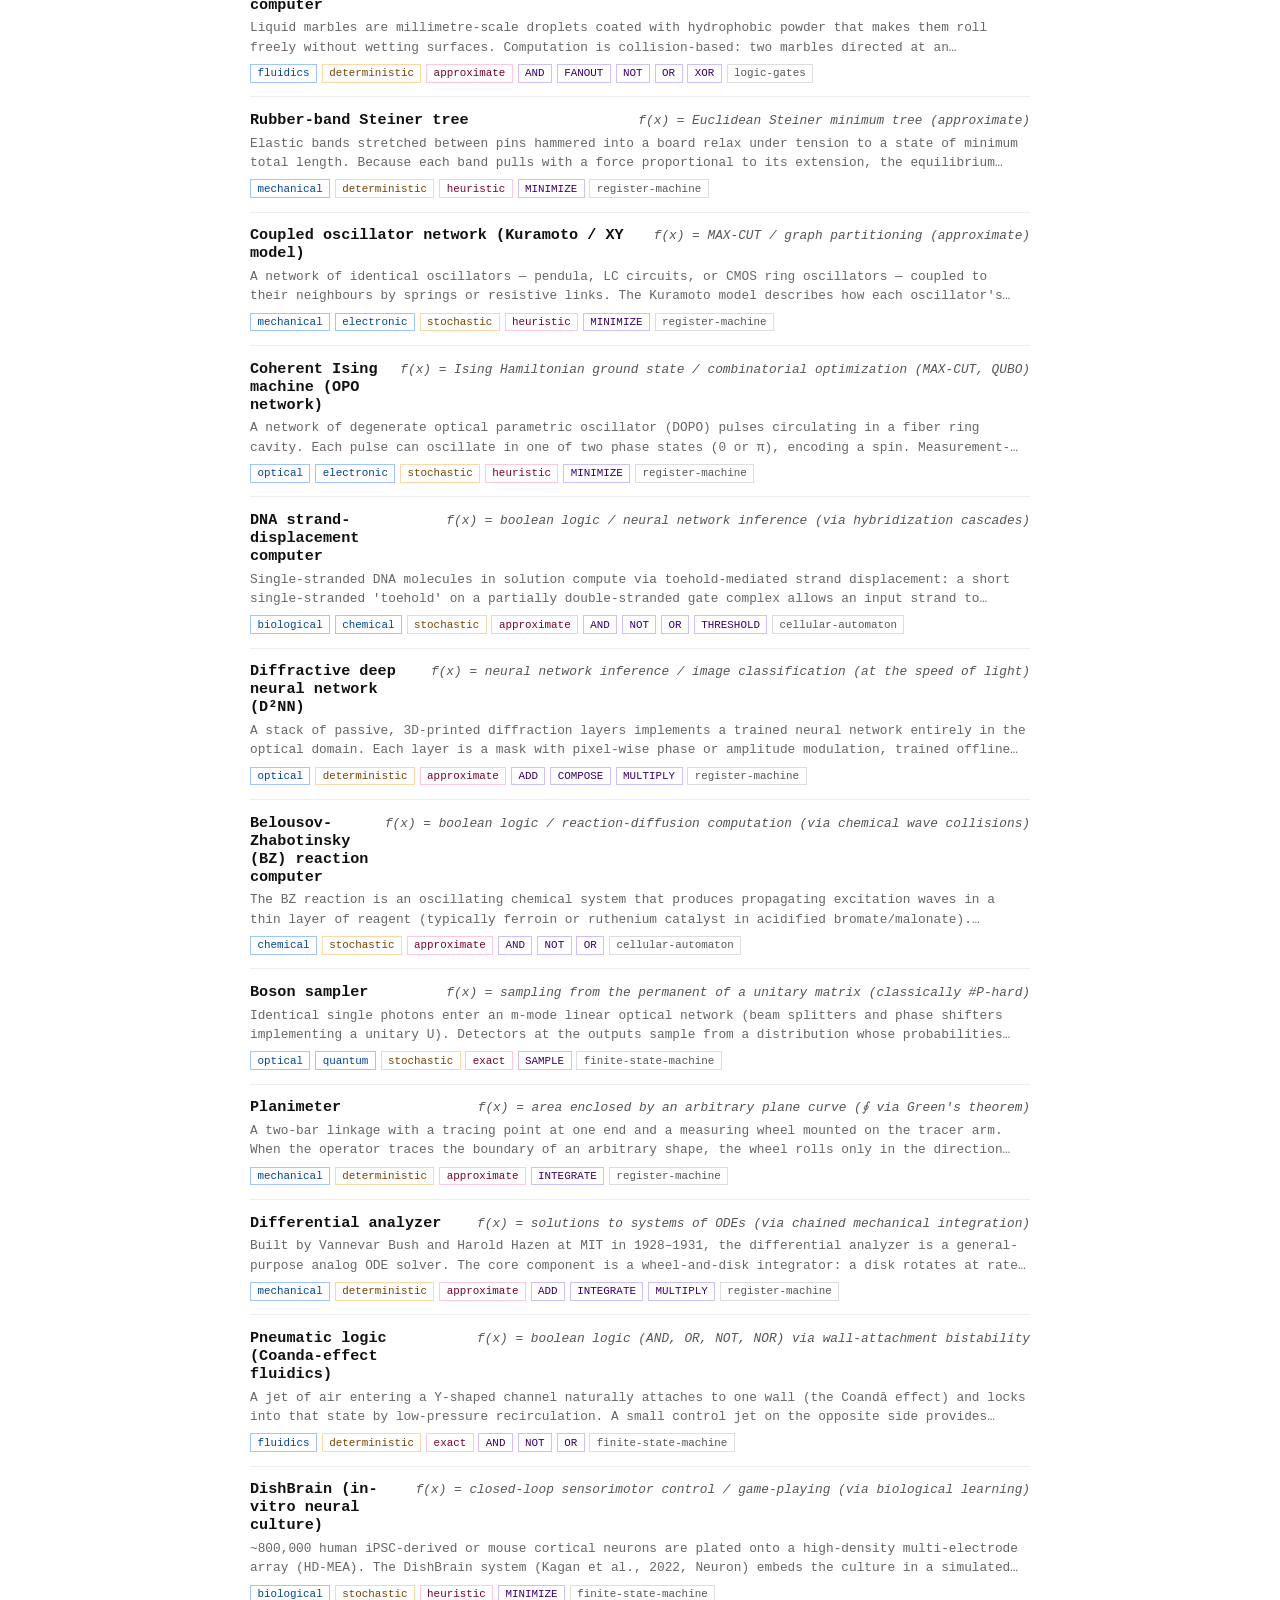
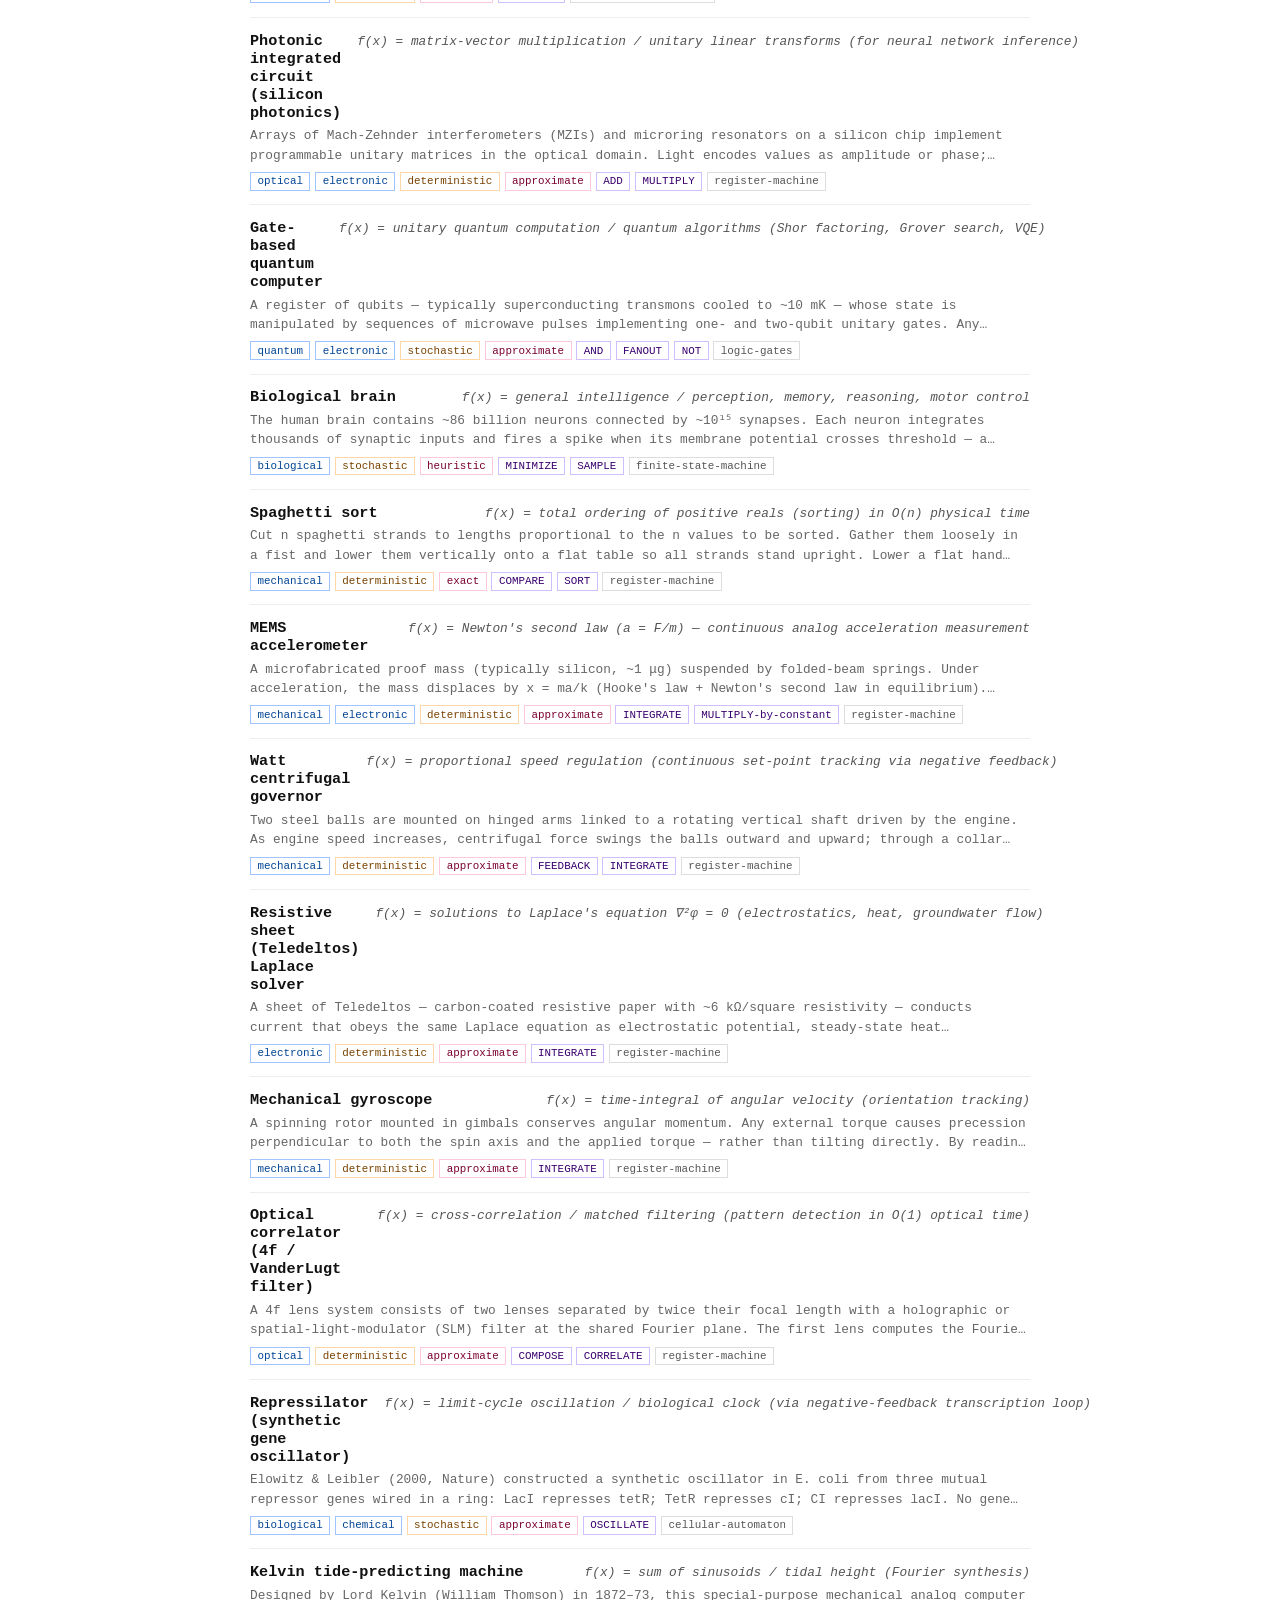
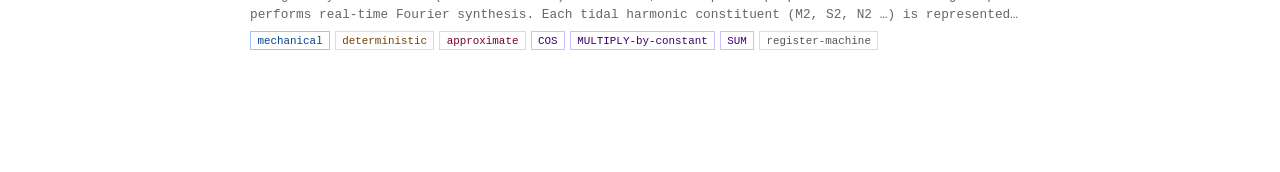
==== commit 41c68d1d: "Updated energy/op category" ====
--- a/index.html
+++ b/index.html
@@ -153,6 +153,16 @@
             font-size: .68rem;
             padding: .15rem .4rem;
             border: 1px solid #ddd;
+        }
+
+        .tag.clickable {
+            cursor: pointer;
+            transition: all 0.2s ease;
+        }
+
+        .tag.clickable:hover {
+            border-color: #999;
+            background: #f5f5f5;
         }
 
         .tag.substrate {
@@ -568,6 +578,7 @@
             const schemaEnums = {};
             const dataItems = schema.properties?.data?.items;
             if (dataItems?.properties) {
+                // System-level properties
                 Object.entries(dataItems.properties).forEach(([key, prop]) => {
                     if (prop.items?.enum) {
                         schemaEnums[key] = new Set(prop.items.enum);
@@ -575,6 +586,18 @@
                         schemaEnums[key] = new Set(prop.enum);
                     }
                 });
+
+                // Example-level properties
+                const exampleProps = dataItems.properties.examples?.items?.properties;
+                if (exampleProps) {
+                    Object.entries(exampleProps).forEach(([key, prop]) => {
+                        if (prop.items?.enum) {
+                            schemaEnums[key] = new Set(prop.items.enum);
+                        } else if (prop.enum) {
+                            schemaEnums[key] = new Set(prop.enum);
+                        }
+                    });
+                }
             }
 
             // Check categories against schema enums
@@ -833,7 +856,7 @@
                     ${categoryData.map(cat => `
                         <div class="sidebar-tags">
                             <strong style="font-size: .65rem; color: #666; margin-bottom: .2rem; display: block;">${cat.label}</strong>
-                            ${cat.values.map(val => `<span class="tag ${getTagClass(cat.field)}">${val}</span>`).join('')}
+                            ${cat.values.map(val => `<span class="tag ${getTagClass(cat.field)} clickable" onclick="filterByCategory('${cat.field}', '${val}')">${val}</span>`).join('')}
                         </div>
                     `).join('')}
                 </div>
@@ -912,6 +935,27 @@
             showDetail(systemId);
         }
 
+        function filterByCategory(field, value) {
+            // Clear all filters first
+            Object.keys(activeFilters).forEach(key => activeFilters[key] = '');
+
+            // Map field names to filter names
+            let filterField = field;
+            if (field === 'operations') filterField = 'operation';
+
+            // Set the specific filter
+            activeFilters[filterField] = value;
+
+            // Navigate back to list view
+            showList();
+
+            // Rebuild filters to reflect the active state
+            buildFilters();
+
+            // Render with the new filter
+            render();
+        }
+
         document.getElementById('back-btn').onclick = showList;
         document.getElementById('categories-back-btn').onclick = showList;
         document.getElementById('example-back-btn').onclick = () => {
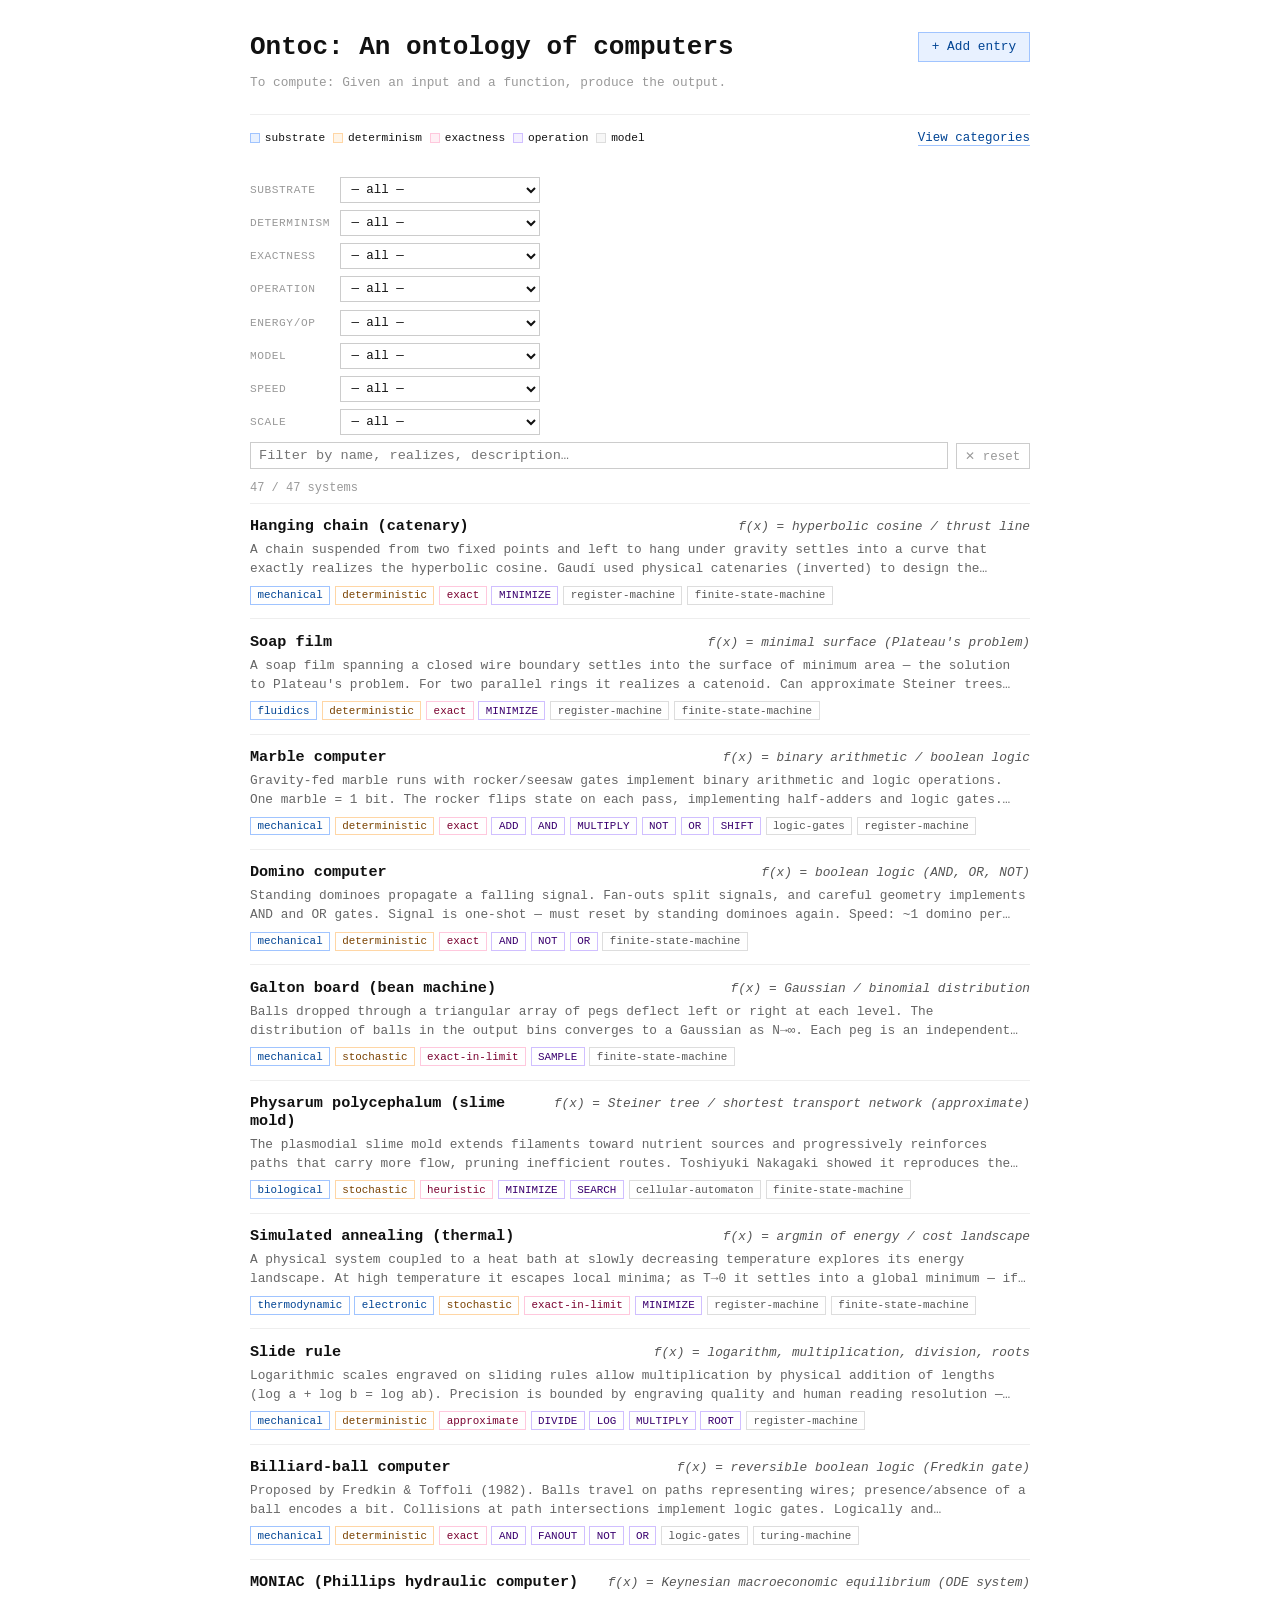
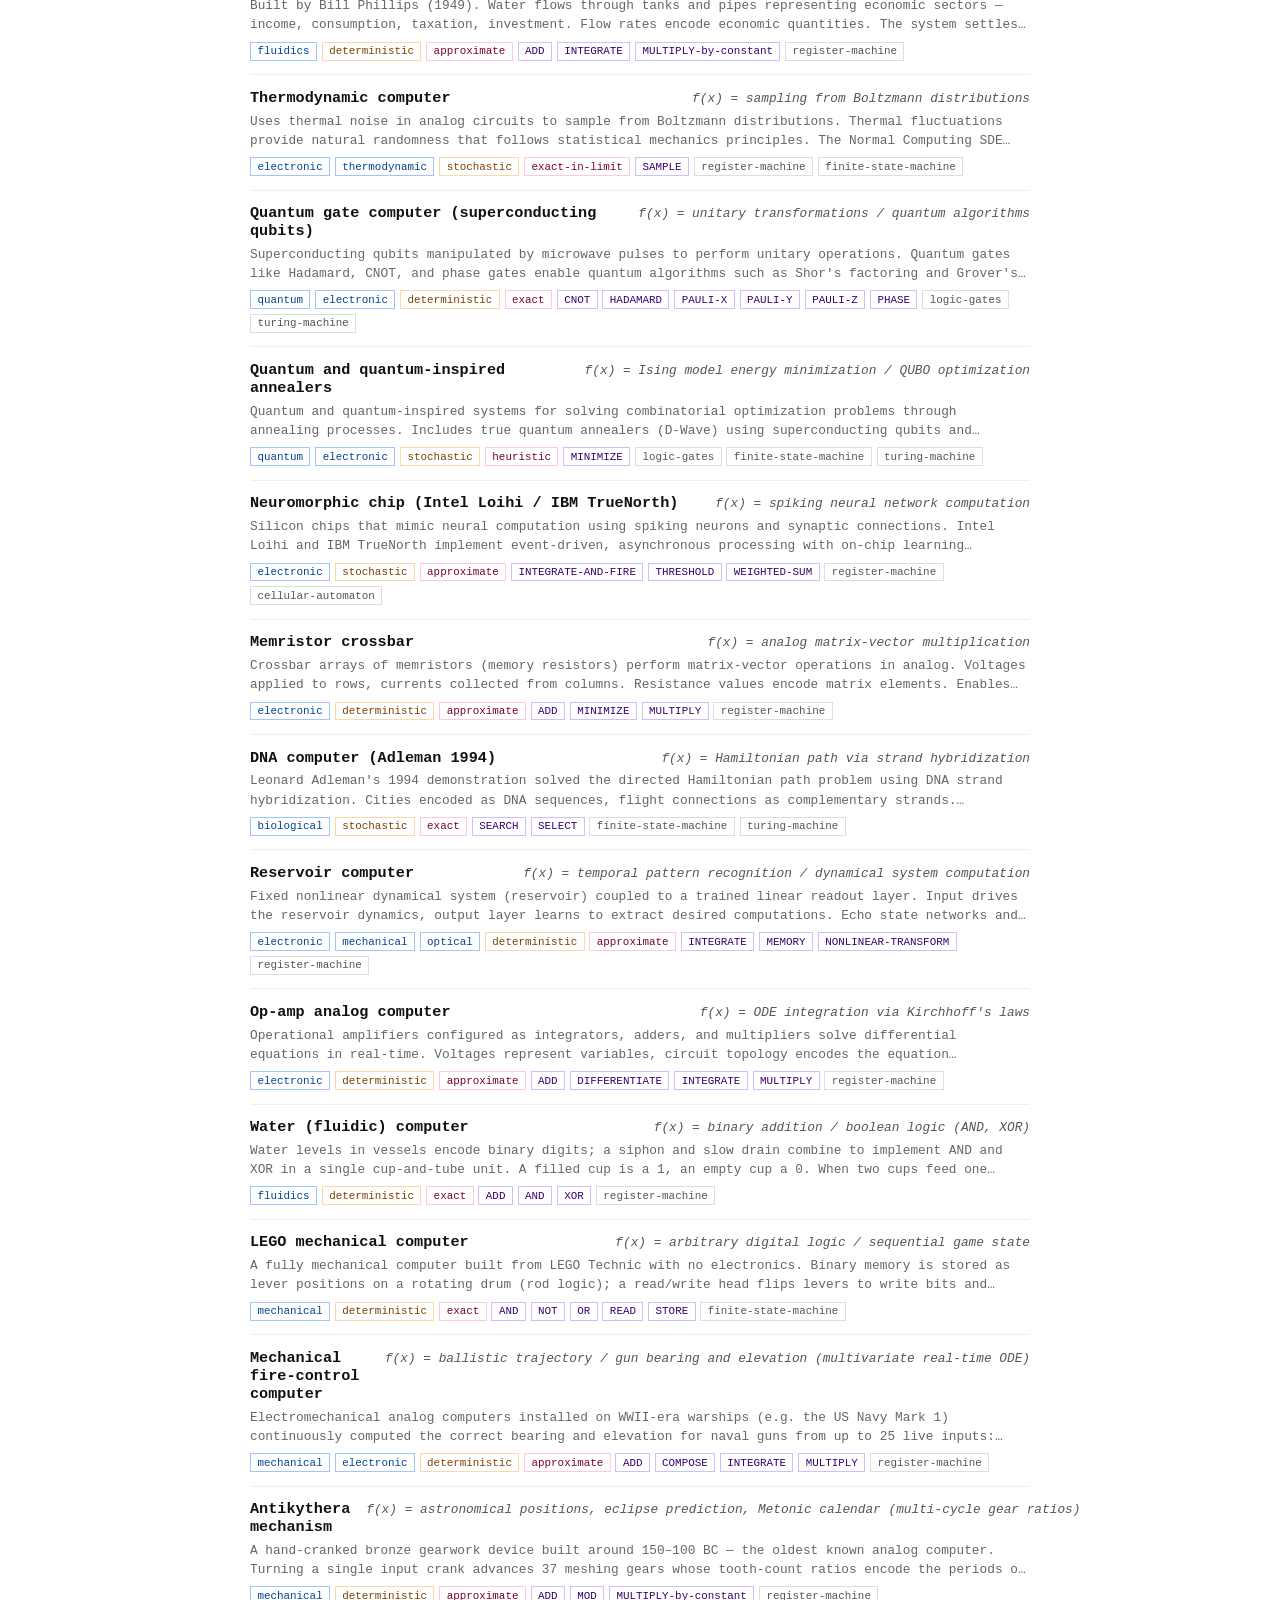
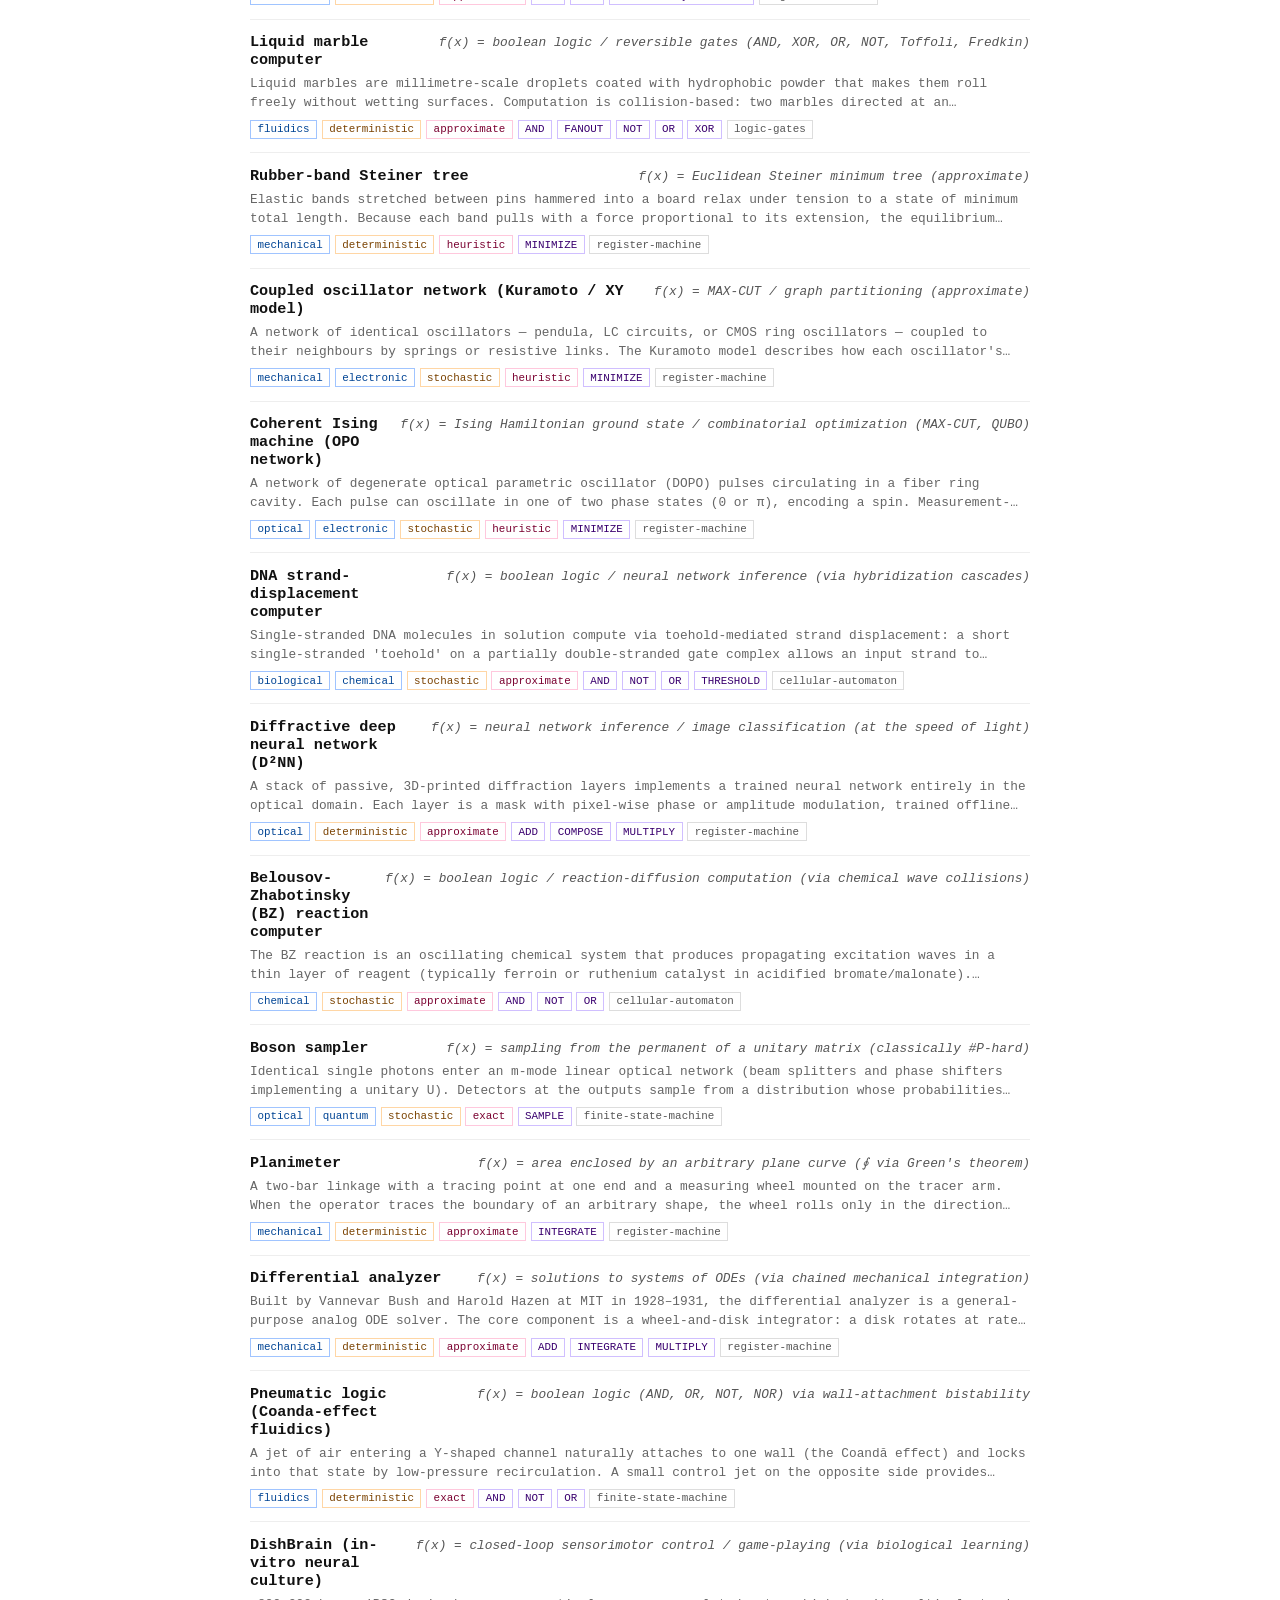
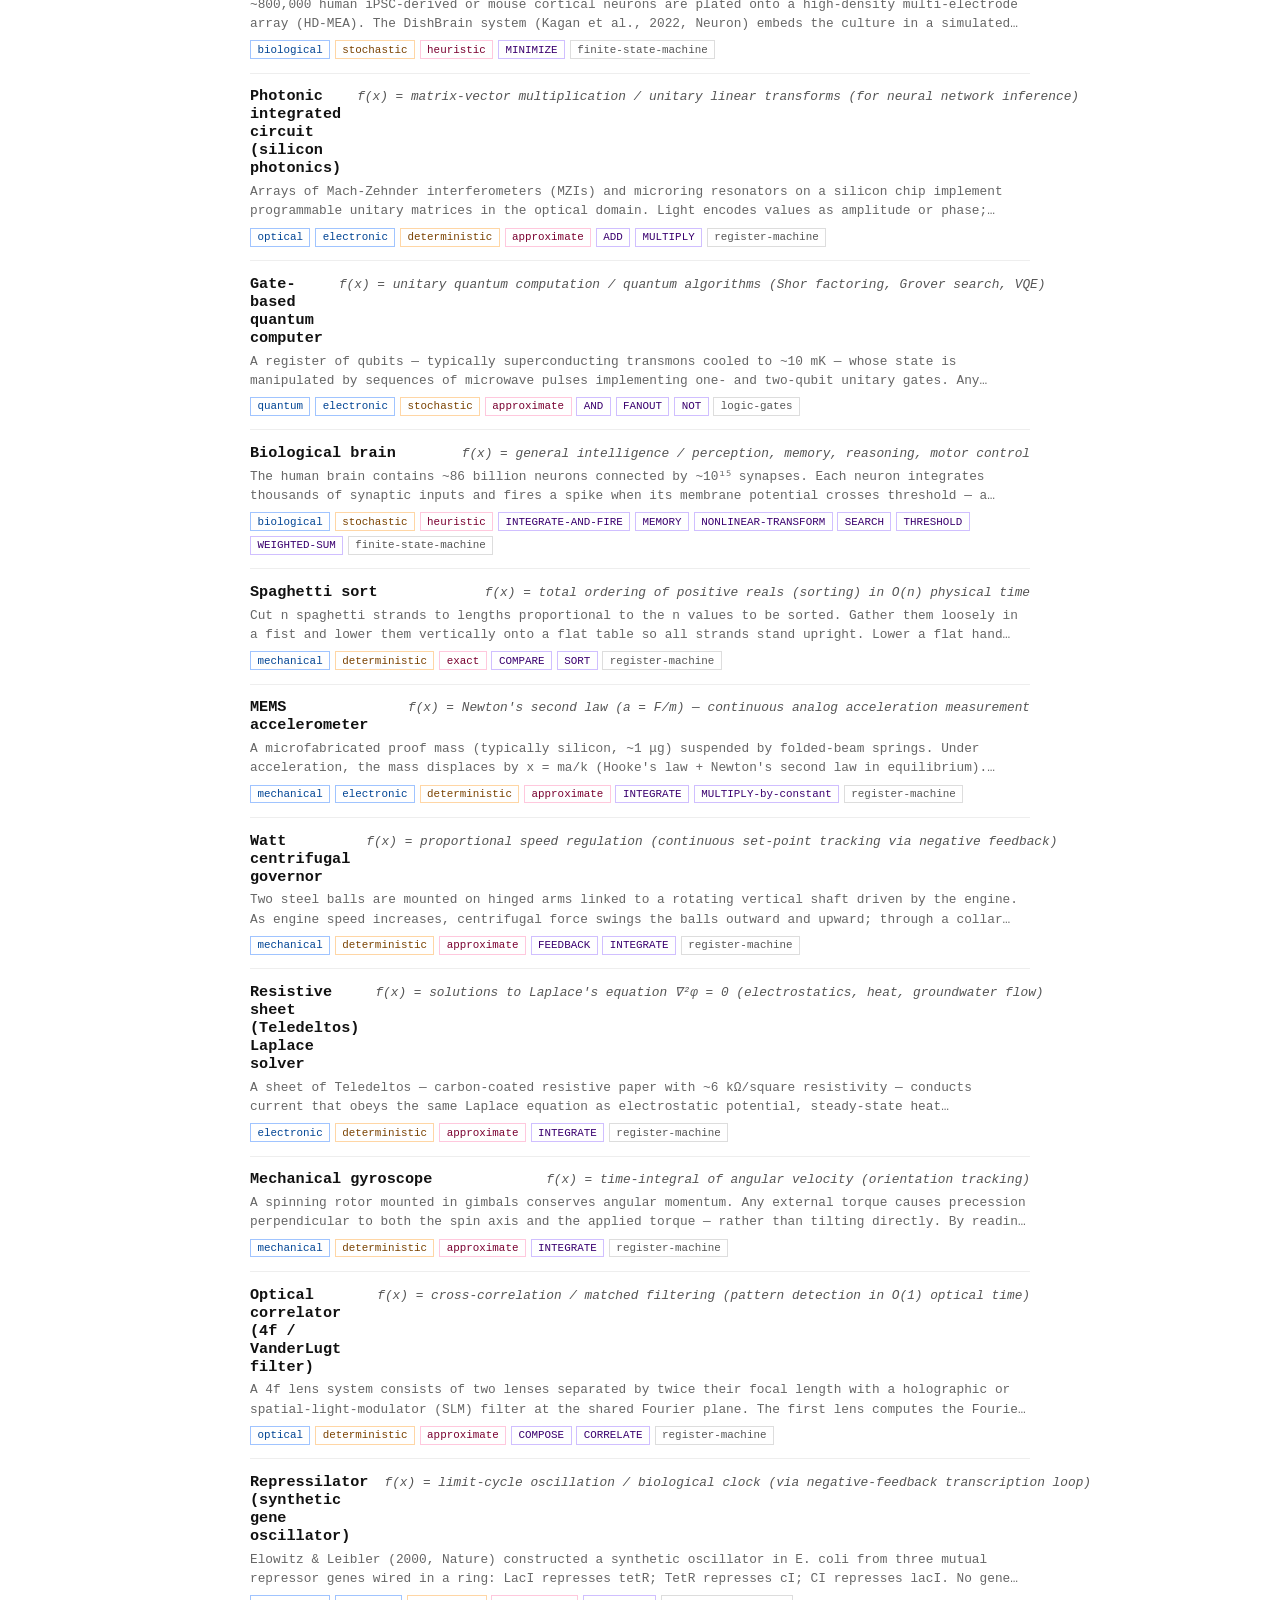
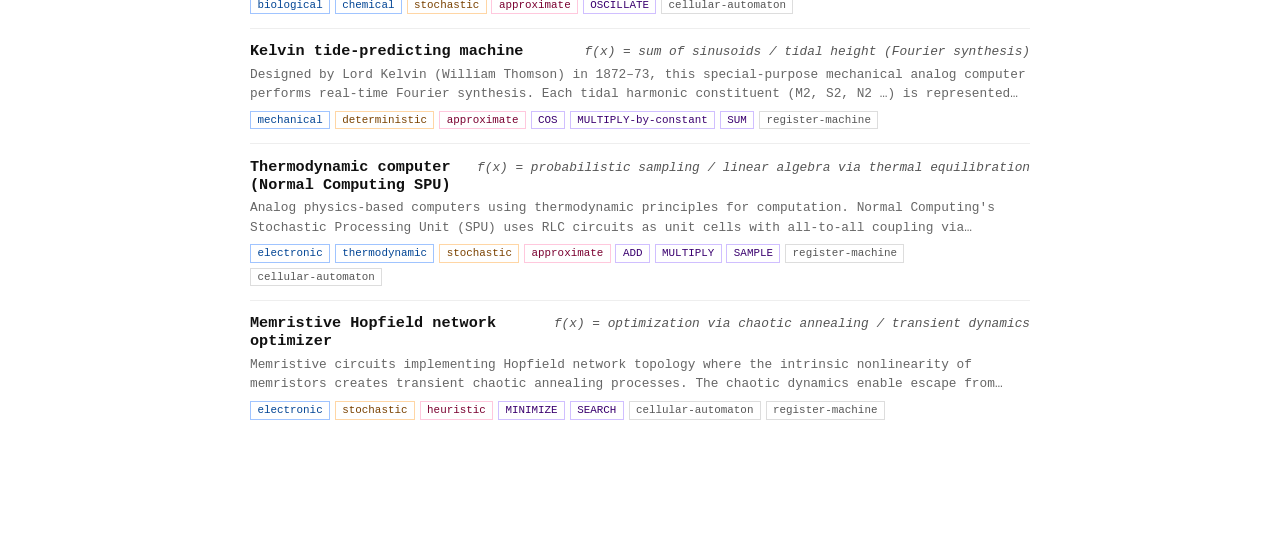
==== commit 9f2c2a3d: "Updated header." ====
--- a/index.html
+++ b/index.html
@@ -4,7 +4,10 @@
 <head>
     <meta charset="UTF-8">
     <meta name="viewport" content="width=device-width, initial-scale=1">
-    <title>Physical Computing Ontology</title>
+    <title>Ontoc</title>
+    <link rel="icon" type="image/x-icon" href="favicon_io/favicon.ico">
+    <link rel="icon" type="image/png" sizes="32x32" href="favicon_io/favicon-32x32.png">
+    <link rel="icon" type="image/png" sizes="16x16" href="favicon_io/favicon-16x16.png">
     <style>
         body {
             font-family: monospace;
@@ -196,7 +199,6 @@
             display: flex;
             flex-wrap: wrap;
             gap: .5rem;
-            margin-bottom: 1rem;
             font-size: .7rem;
         }
 
@@ -271,6 +273,12 @@
             text-decoration: none;
             display: inline-block;
             margin-left: 1rem;
+            height: auto;
+            min-height: unset;
+            max-height: 2rem;
+            line-height: 1.2;
+            box-sizing: border-box;
+            align-self: flex-start;
         }
 
         .add-system-btn:hover {
@@ -440,6 +448,7 @@
             .page-with-sidebar {
                 flex-direction: column;
             }
+
             .category-sidebar {
                 width: 100%;
                 order: -1;
@@ -452,28 +461,39 @@
 
     <!-- LIST PAGE -->
     <div id="list-page">
-        <p class="subtitle">An ontology of physical systems that realize mathematical functions. Each entry answers:
-            f(x) = ? and under what conditions. <a href="https://github.com/TugdualKerjan/ComputingOntology"
-                target="_blank" rel="noopener"
-                style="color: #004494; text-decoration: none; border-bottom: 1px solid #a0c4ff;">Contribute more systems
-                via GitHub PR</a> | <a href="#categories" onclick="showCategories()"
-                style="color: #004494; text-decoration: none; border-bottom: 1px solid #a0c4ff; cursor: pointer;">View categories</a>.</p>
+        <div style="display: flex; align-items: top; justify-content: space-between; margin-bottom: 1.5rem;">
+            <div>
+                <h1 style="margin-bottom: 0.25rem; margin-top: 0px;">Ontoc: An ontology of computers</h1>
+                <p class="subtitle" style="margin-bottom: 0;">To compute: Given an input and a function, produce the
+                    output.</p>
+            </div>
+            <a href="https://github.com/TugdualKerjan/ComputingOntology/issues/new?template=new_system.md"
+                target="_blank" rel="noopener" class="add-system-btn">+ Add entry</a>
+        </div>
 
         <hr class="divider">
 
-        <div class="legend">
-            <span class="legend-item"><span class="legend-dot substrate"></span>substrate</span>
-            <span class="legend-item"><span class="legend-dot determinism"></span>determinism</span>
-            <span class="legend-item"><span class="legend-dot exactness"></span>exactness</span>
-            <span class="legend-item"><span class="legend-dot operation"></span>operation</span>
-            <span class="legend-item"><span class="legend-dot model"></span>model</span>
+        <div style="display: flex; justify-content: space-between; align-items: center; margin-bottom: 2rem;">
+            <div class="legend">
+                <span class="legend-item"><span class="legend-dot substrate"></span>substrate</span>
+                <span class="legend-item"><span class="legend-dot determinism"></span>determinism</span>
+                <span class="legend-item"><span class="legend-dot exactness"></span>exactness</span>
+                <span class="legend-item"><span class="legend-dot operation"></span>operation</span>
+                <span class="legend-item"><span class="legend-dot model"></span>model</span>
+            </div>
+            <div style="font-size: 0.78rem;">
+                <a href="#categories" onclick="showCategories()"
+                    style="color: #004494; text-decoration: none; border-bottom: 1px solid #a0c4ff; cursor: pointer;">View
+                    categories</a>
+            </div>
         </div>
 
         <div class="filter-row"><span class="dim-label">substrate</span><select id="sel-substrate"></select></div>
         <div class="filter-row"><span class="dim-label">determinism</span><select id="sel-determinism"></select></div>
         <div class="filter-row"><span class="dim-label">exactness</span><select id="sel-exactness"></select></div>
         <div class="filter-row"><span class="dim-label">operation</span><select id="sel-operation"></select></div>
-        <div class="filter-row"><span class="dim-label">energy/op</span><select id="sel-energy_per_operation"></select></div>
+        <div class="filter-row"><span class="dim-label">energy/op</span><select id="sel-energy_per_operation"></select>
+        </div>
         <div class="filter-row"><span class="dim-label">model</span><select id="sel-computation_model"></select></div>
         <div class="filter-row"><span class="dim-label">speed</span><select id="sel-speed_category"></select></div>
         <div class="filter-row"><span class="dim-label">scale</span><select id="sel-scale_category"></select></div>
@@ -490,8 +510,8 @@
     <div id="detail-page">
         <div style="display: flex; align-items: center; justify-content: space-between; margin-bottom: 1.5rem;">
             <button class="back-btn" id="back-btn">← back to list</button>
-            <a href="https://github.com/TugdualKerjan/ComputingOntology/issues/new?template=new_system.md" target="_blank" rel="noopener"
-                class="add-system-btn">+ Add system</a>
+            <a href="https://github.com/TugdualKerjan/ComputingOntology/issues/new?template=new_system.md"
+                target="_blank" rel="noopener" class="add-system-btn">+ Add entry</a>
         </div>
         <div id="detail-content"></div>
     </div>
@@ -510,8 +530,8 @@
     <div id="example-page" style="display: none;">
         <div style="display: flex; align-items: center; justify-content: space-between; margin-bottom: 1.5rem;">
             <button class="back-btn" id="example-back-btn">← back to system</button>
-            <a href="https://github.com/TugdualKerjan/ComputingOntology/issues/new?template=new_system.md" target="_blank" rel="noopener"
-                class="add-system-btn">+ Add system</a>
+            <a href="https://github.com/TugdualKerjan/ComputingOntology/issues/new?template=new_system.md"
+                target="_blank" rel="noopener" class="add-system-btn">+ Add entry</a>
         </div>
         <div id="example-content"></div>
     </div>
